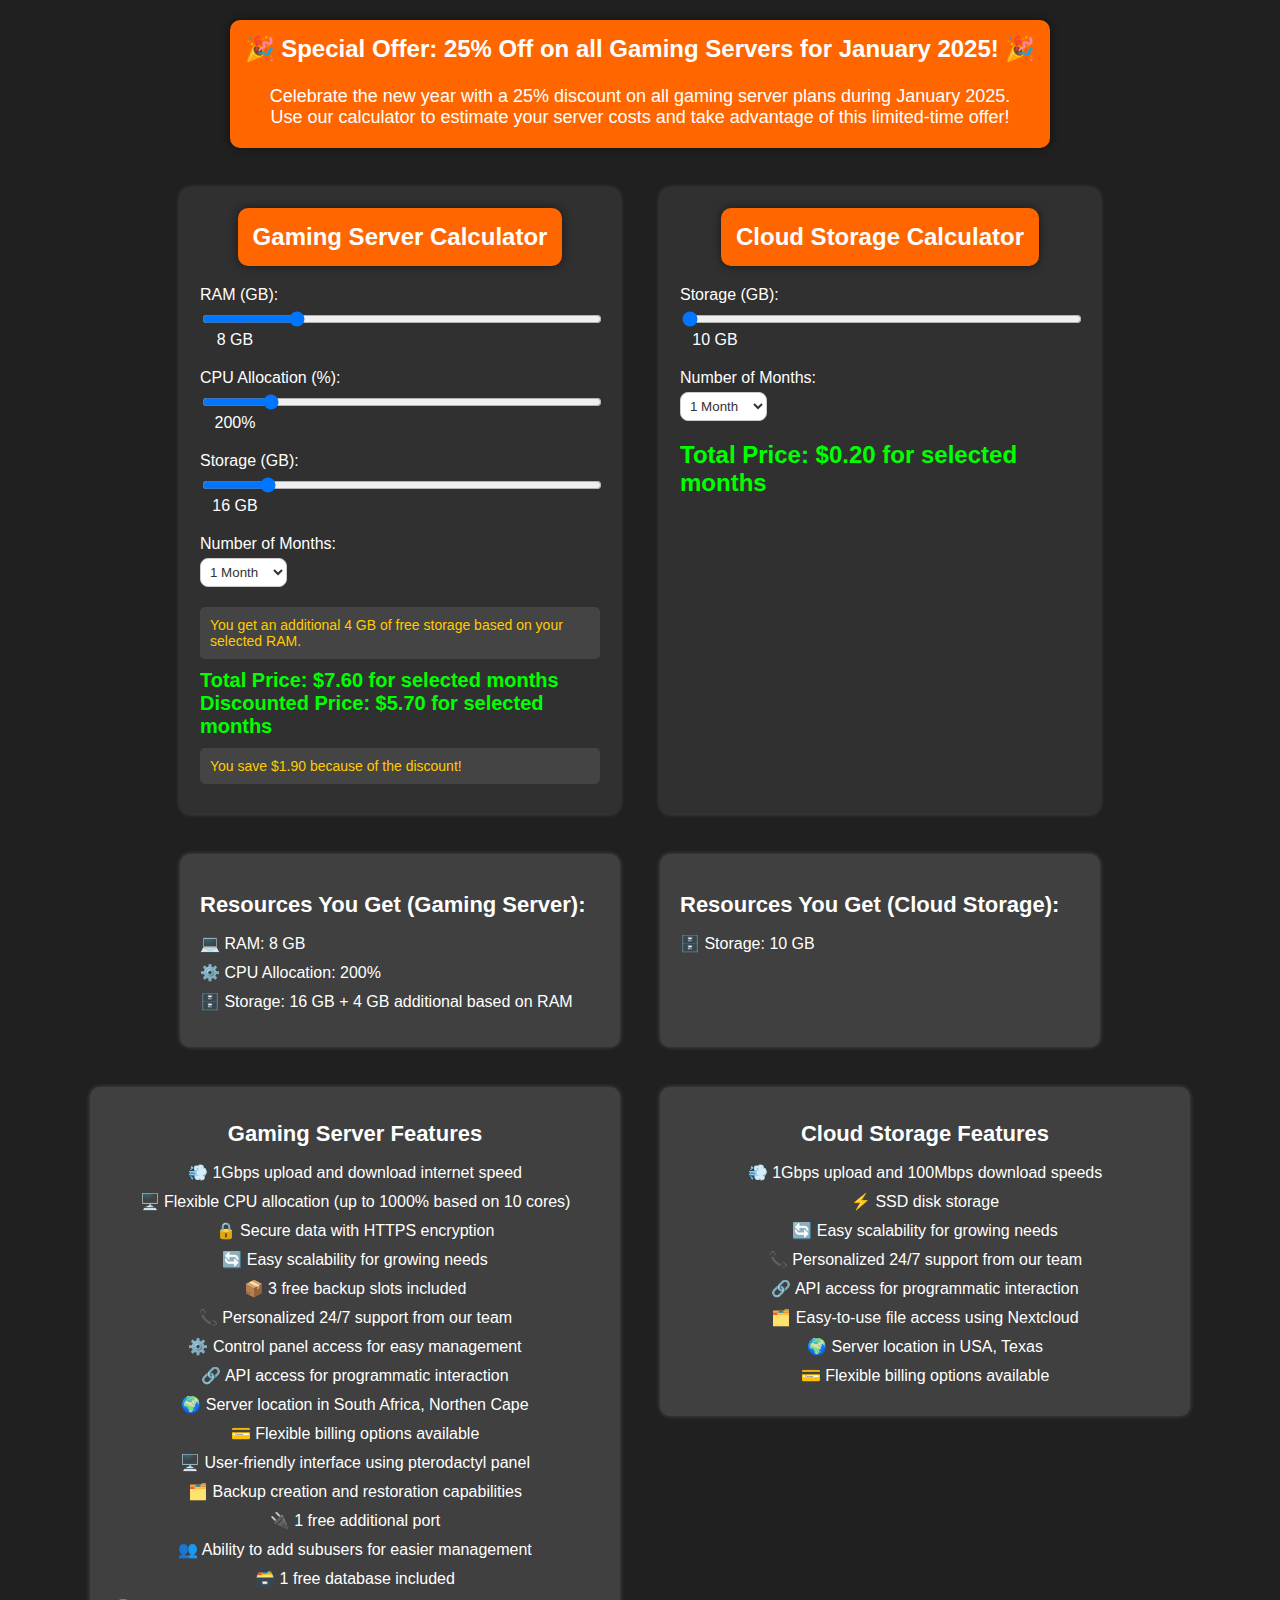
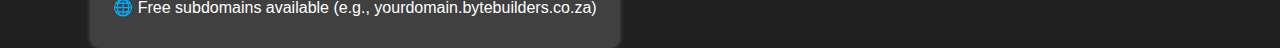
==== index.html @ ab158a8a "updated, because server moved.. again" ====
<!DOCTYPE html>
<html>
<head>
    <link rel="stylesheet" type="text/css" href="styles.css">
</head>
<body>
    <div class="banner">
        <h1>🎉 Special Offer: 25% Off on all Gaming Servers for January 2025! 🎉</h1><br>
        <p>Celebrate the new year with a 25% discount on all gaming server plans during January 2025. <br> Use our calculator to estimate your server costs and take advantage of this limited-time offer!</p>
    </div>

    <div class="calculators">
        <div class="gaming-server-calculator">
            <h2 class="gaming-server-heading">Gaming Server Calculator</h2>
            <div class="slider">
                <label for="ramSlider">RAM (GB):</label>
                <input type="range" id="ramSlider" min="1" max="32" step="1" value="8">
                <span id="ramValue">8 GB</span>
            </div>

            <div class="slider">
                <label for="cpuPercentageSlider">CPU Allocation (%):</label>
                <input type="range" id="cpuPercentageSlider" min="50" max="1000" step="10" value="200">
                <span id="cpuPercentageValue">200%</span>
            </div>

            <div class="slider">
                <label for="storageSlider">Storage (GB):</label>
                <input type="range" id="storageSlider" min="1" max="100" step="1" value="16">
                <span id="storageValue">16 GB</span>
            </div>

            <div class="slider">
                <label for="monthsDropdown">Number of Months:</label>
                <select id="monthsDropdown">
                    <option value="1">1 Month</option>
                    <option value="2">2 Months</option>
                    <option value="3">3 Months</option>
                </select>
            </div>

            <div id="additionalStorageInfo" class="info-box"></div>

            <div class="pricing-smaller">
                Total Price: $<span id="full-price">7.50</span> for selected months<br>
            </div>
            <div class="pricing-smaller discounted-price-text">
                Discounted Price: $<span id="discount-price">7.50</span> for selected months
            </div>

            <div id="savingsInfo" class="info-box"></div>
        </div>

        <div class="cloud-storage-calculator">
            <h2 class="cloud-storage-heading">Cloud Storage Calculator</h2>
            <div class="slider">
                <label for="cloudStorageSlider">Storage (GB):</label>
                <input type="range" id="cloudStorageSlider" min="10" max="1000" step="1" value="10">
                <span id="cloudStorageValue">10 GB</span>
            </div>

            <div class="slider">
                <label for="cloudMonthsDropdown">Number of Months:</label>
                <select id="cloudMonthsDropdown">
                    <option value="1">1 Month</option>
                    <option value="2">2 Months</option>
                    <option value="3">3 Months</option>
                </select>
            </div>

            <div class="pricing">
                Total Price: $<span id="cloudPrice">0.20</span> for selected months
            </div>
        </div>
    </div>

    <div class="resources-sections">
        <div class="gaming-server-resources">
            <h2>Resources You Get (Gaming Server):</h2>
            <ul>
                <li>💻 RAM: <span id="resourceRam">8 GB</span></li>
                <li>⚙️ CPU Allocation: <span id="resourceCpu">200%</span></li>
                <li>🗄️ Storage: <span id="resourceStorage">24 GB + Extra Based on RAM</span></li>
            </ul>
        </div>

        <div class="cloud-storage-resources">
            <h2>Resources You Get (Cloud Storage):</h2>
            <ul>
                <li>🗄️ Storage: <span id="cloudResourceStorage">100 GB</span></li>
            </ul>
        </div>
    </div>

    <div class="features-sections">
        <div class="features gaming-server-features">
            <h2>Gaming Server Features</h2>
            <ul>
                <li>💨 1Gbps upload and download internet speed</li>
                <li>🖥️ Flexible CPU allocation (up to 1000% based on 10 cores)</li>
                <li>🔒 Secure data with HTTPS encryption</li>
                <li>🔄 Easy scalability for growing needs</li>
                <li>📦 3 free backup slots included</li>
                <!-- <li>🛡️ DDoS protection for enhanced security</li> -->
                <li>📞 Personalized 24/7 support from our team</li>
                <li>⚙️ Control panel access for easy management</li>
                <li>🔗 API access for programmatic interaction</li>
                <li>🌍 Server location in South Africa, Northen Cape</li>
                <li>💳 Flexible billing options available</li>
                <li>🖥️ User-friendly interface using pterodactyl panel</li>
                <li>🗂️ Backup creation and restoration capabilities</li>
                <li>🔌 1 free additional port</li>
                <li>👥 Ability to add subusers for easier management</li>
                <li>🗃️ 1 free database included</li>
                <li>🌐 Free subdomains available (e.g., yourdomain.bytebuilders.co.za)</li>
            </ul>
        </div>

        <div class="features cloud-storage-features">
            <h2>Cloud Storage Features</h2>
            <ul>
                <li>💨 1Gbps upload and 100Mbps download speeds</li>
                <li>⚡ SSD disk storage</li>
                <!-- <li>🔒 Secure data with HTTP encryption</li> -->
                <li>🔄 Easy scalability for growing needs</li>
                <li>📞 Personalized 24/7 support from our team</li>
                <li>🔗 API access for programmatic interaction</li>
                <li>🗂️ Easy-to-use file access using Nextcloud</li>
                <li>🌍 Server location in USA, Texas</li>
                <li>💳 Flexible billing options available</li>
            </ul>
        </div>
    </div>

    <script src="script.js"></script>
</body>
</html>
---- styles.css ----
body {
  font-family: Arial, sans-serif;
  background-color: #202020;
  color: #ffffff;
  margin: 0;
  padding: 0;
}

.banner {
  background-color: #ff6600;
  color: #ffffff;
  padding: 15px;
  text-align: center;
  border-radius: 10px;
  box-shadow: 0 0 10px rgba(0, 0, 0, 0.5);
  margin: 20px auto;
  max-width: fit-content;
}

.banner h1 {
  margin: 0;
  font-size: 24px;
}

.banner p {
  margin: 5px 0;
  font-size: 18px;
}

.gaming-server-calculator {
  width: 80%;
  max-width: 400px;
  margin: 20px auto;
  margin-right: 20px;
  padding: 20px;
  background-color: #303030;
  border-radius: 10px;
  box-shadow: 0 0 5px rgba(255, 255, 255, 0.2);
}

.slider {
  margin-bottom: 20px;
}

.slider label {
  display: block;
  margin-bottom: 5px;
  color: #ffffff;
}

.slider input[type="range"] {
  width: 100%;
}

.slider span {
  display: inline-block;
  width: 70px;
  text-align: center;
  color: #ffffff;
}

.info-box {
  background-color: #444;
  padding: 10px;
  border-radius: 5px;
  margin: 10px 0;
  font-size: 14px;
  color: #ffcc00;
}

.pricing {
  font-weight: bold;
  font-size: 24px;
  color: #00ff00;
}

.pricing-smaller {
  font-weight: bold;
  font-size: 20px;
  color: #00ff00;
}

.cloud-storage-resources {
  width: 80%;
  max-width: 400px;
  margin: 20px auto;
  margin-left: 20px;
  padding: 20px;
  background-color: #404040;
  border-radius: 10px;
  box-shadow: 0 0 5px rgba(255, 255, 255, 0.2);
}

.cloud-storage-resources h2 {
  font-size: 22px;
  margin-bottom: 10px;
}

.cloud-storage-resources ul {
  list-style-type: none;
  padding: 0;
}

.cloud-storage-resources ul li {
  margin: 10px 0;
}
.gaming-server-resources {
  width: 80%;
  max-width: 400px;
  margin: 20px auto;
  margin-right: 20px;
  padding: 20px;
  background-color: #404040;
  border-radius: 10px;
  box-shadow: 0 0 5px rgba(255, 255, 255, 0.2);
}

.gaming-server-resources h2 {
  font-size: 22px;
  margin-bottom: 10px;
}

.gaming-server-resources ul {
  list-style-type: none;
  padding: 0;
}

.gaming-server-resources ul li {
  margin: 10px 0;
}

.features-sections {
  display: flex;
  justify-content: center;  /* Centers the items horizontally */
  align-items: flex-start;  /* Aligns the items at the top, preventing vertical alignment */
  gap: 40px;                /* Adds equal spacing between the items */
  flex-wrap: nowrap;        /* Prevents wrapping of the items to a new line */
}

.features {
  width: 100%;              /* Ensure that each feature takes full width within their container */
  max-width: 500px;         /* Optional: set a maximum width for each feature container */
  padding: 15px;
  background-color: #404040;
  border-radius: 10px;
  box-shadow: 0 0 5px rgba(255, 255, 255, 0.2);
  text-align: center;
  margin: 0;                /* Remove margins to prevent them from affecting alignment */
}

.gaming-server-features,
.cloud-storage-features {
  /* No margin needed, rely on flexbox gap */
  margin: 0;
  margin-top: 20px;
}


.features h2 {
  font-size: 22px;
  margin-bottom: 10px;
}

.features ul {
  list-style-type: none;
  padding: 0;
}

.features ul li {
  margin: 10px 0;
}

.gaming-server-heading {
  background-color: #ff6600;
  color: #ffffff;
  padding: 15px;
  width: 100%;
  text-align: center;
  border-radius: 10px;
  box-shadow: 0 0 10px rgba(0, 0, 0, 0.5);
  margin: 20px auto;
  margin-top: 0px;
  max-width: fit-content;
}

.calculators {
  display: flex;
  justify-content: space-around;
  flex-wrap: wrap;
}

.cloud-storage-calculator {
  width: 80%;
  max-width: 400px;
  margin: 20px auto;
  margin-left: 20px;
  padding: 20px;
  background-color: #303030;
  border-radius: 10px;
  box-shadow: 0 0 5px rgba(255, 255, 255, 0.2);
}

.cloud-storage-heading {
  background-color: #ff6600;
  color: #ffffff;
  padding: 15px;
  text-align: center;
  border-radius: 10px;
  box-shadow: 0 0 10px rgba(0, 0, 0, 0.5);
  margin: 20px auto;
  margin-top: 0px;
  max-width: fit-content;
}

.resources-sections {
  display: flex;
  justify-content: space-around;
  flex-wrap: wrap;
}

#monthsDropdown, #cloudMonthsDropdown {
  border-radius: 8px;
  padding: 5px;
  border: 1px solid #ccc;
  background-color: #fff;
  color: #333;
  outline: none;
  transition: border-color 0.3s;
}
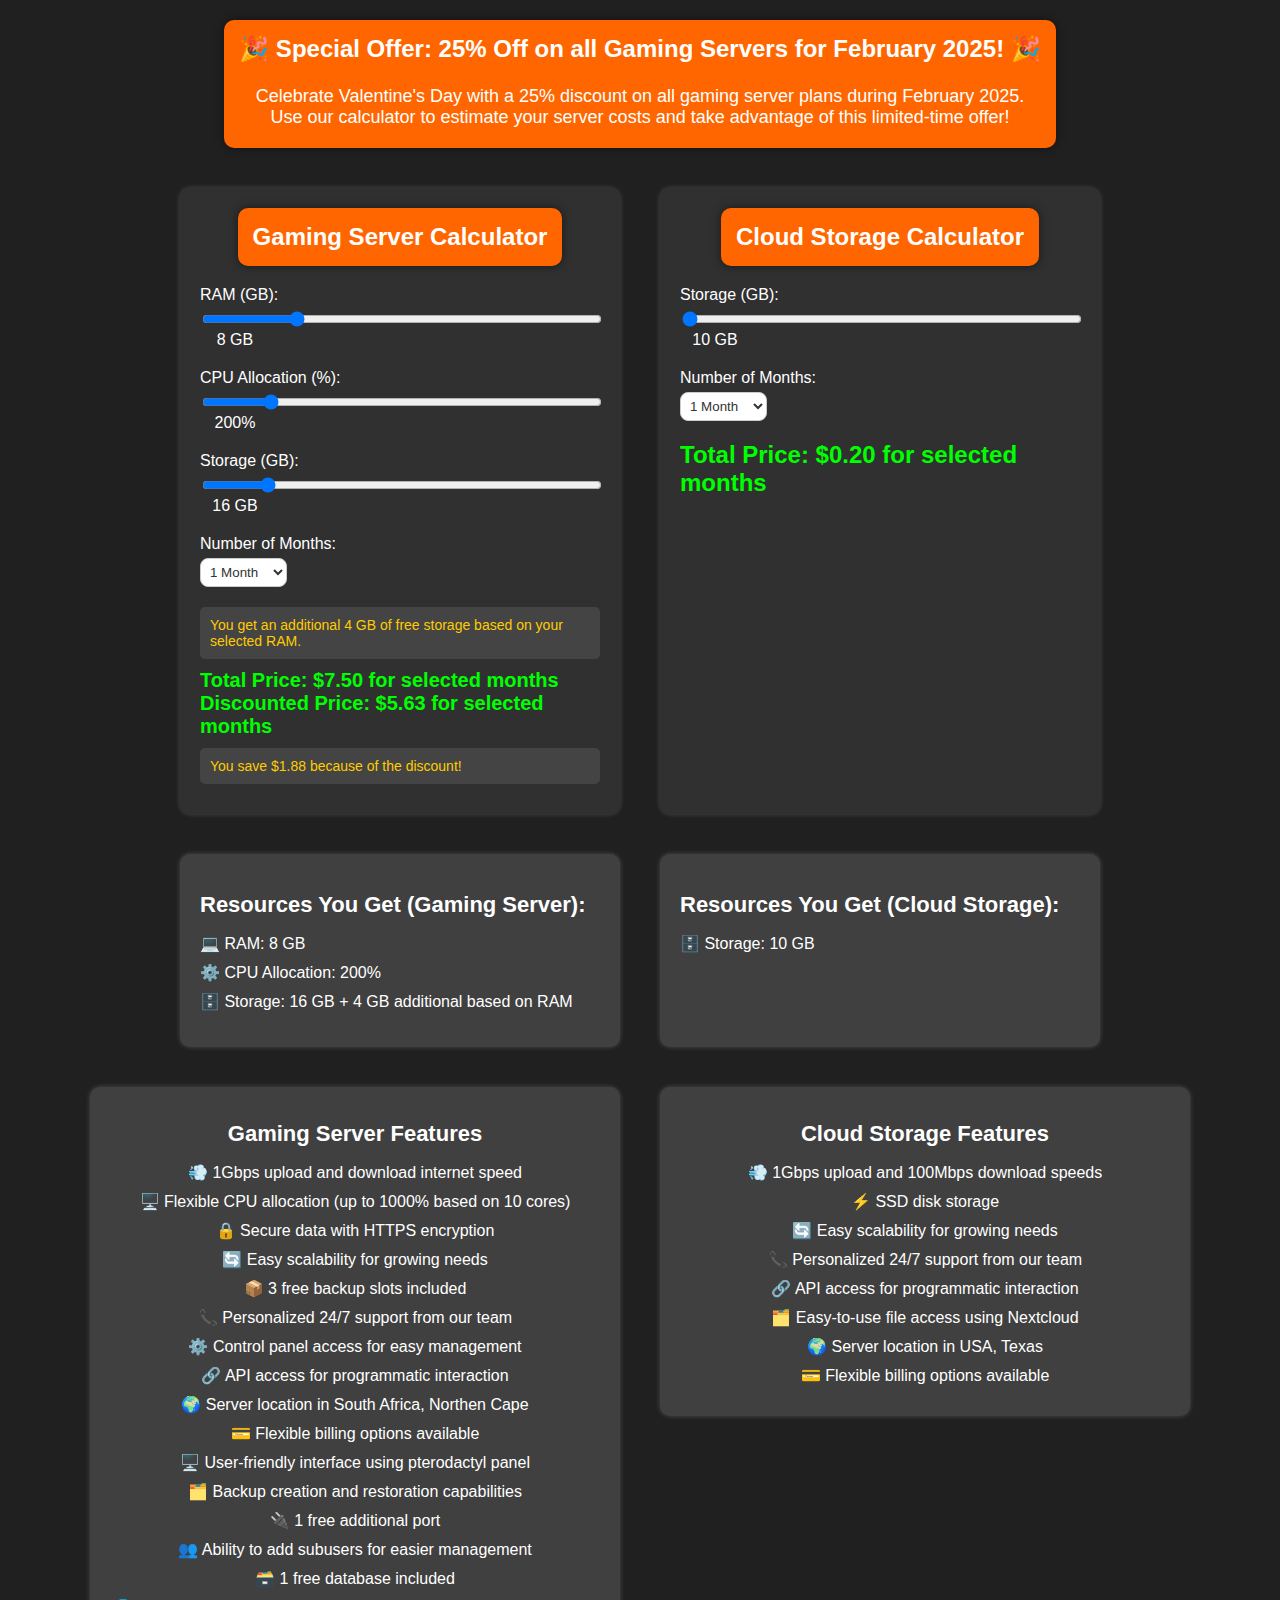
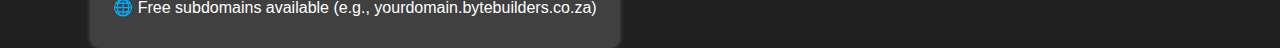
==== commit 6127dea1: "New SAle for February" ====
--- a/index.html
+++ b/index.html
@@ -5,8 +5,8 @@
 </head>
 <body>
     <div class="banner">
-        <h1>🎉 Special Offer: 25% Off on all Gaming Servers for January 2025! 🎉</h1><br>
-        <p>Celebrate the new year with a 25% discount on all gaming server plans during January 2025. <br> Use our calculator to estimate your server costs and take advantage of this limited-time offer!</p>
+        <h1>🎉 Special Offer: 25% Off on all Gaming Servers for February 2025! 🎉</h1><br>
+        <p>Celebrate Valentine's Day with a 25% discount on all gaming server plans during February 2025. <br> Use our calculator to estimate your server costs and take advantage of this limited-time offer!</p>
     </div>
 
     <div class="calculators">
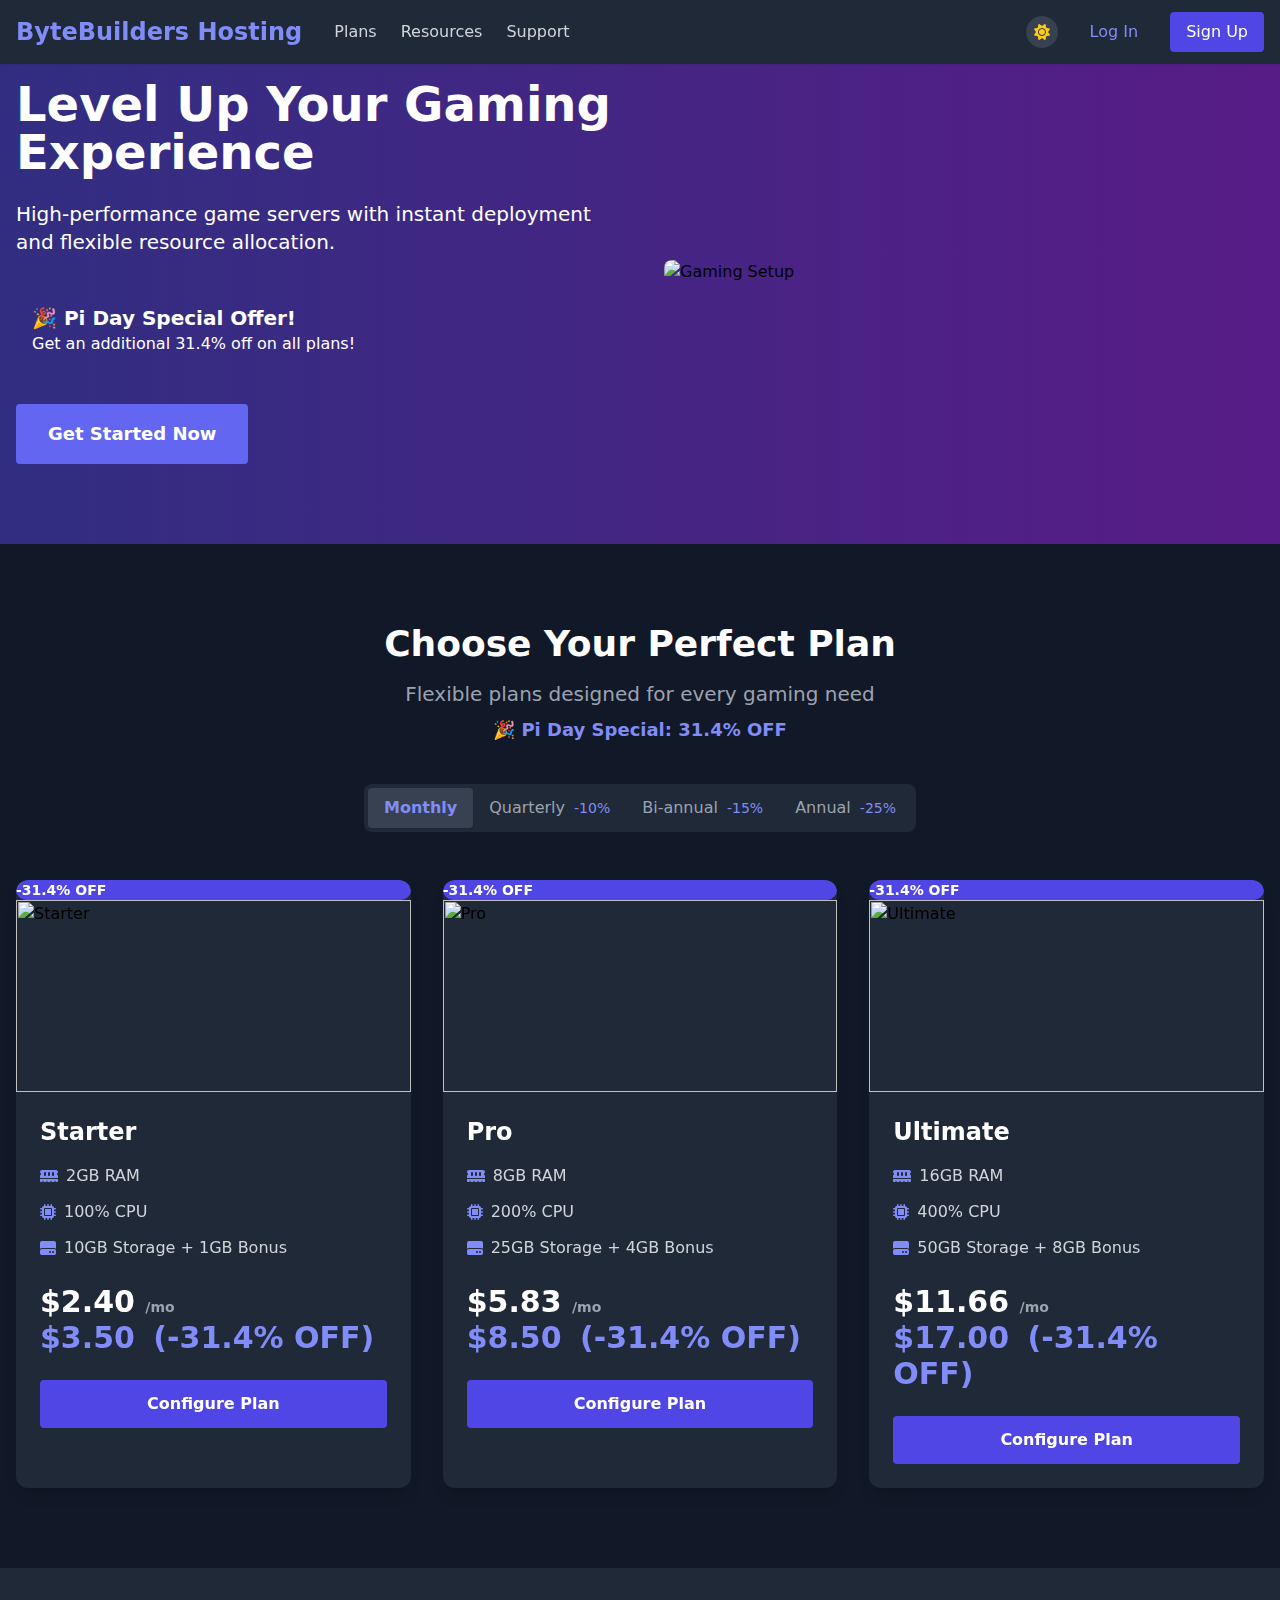
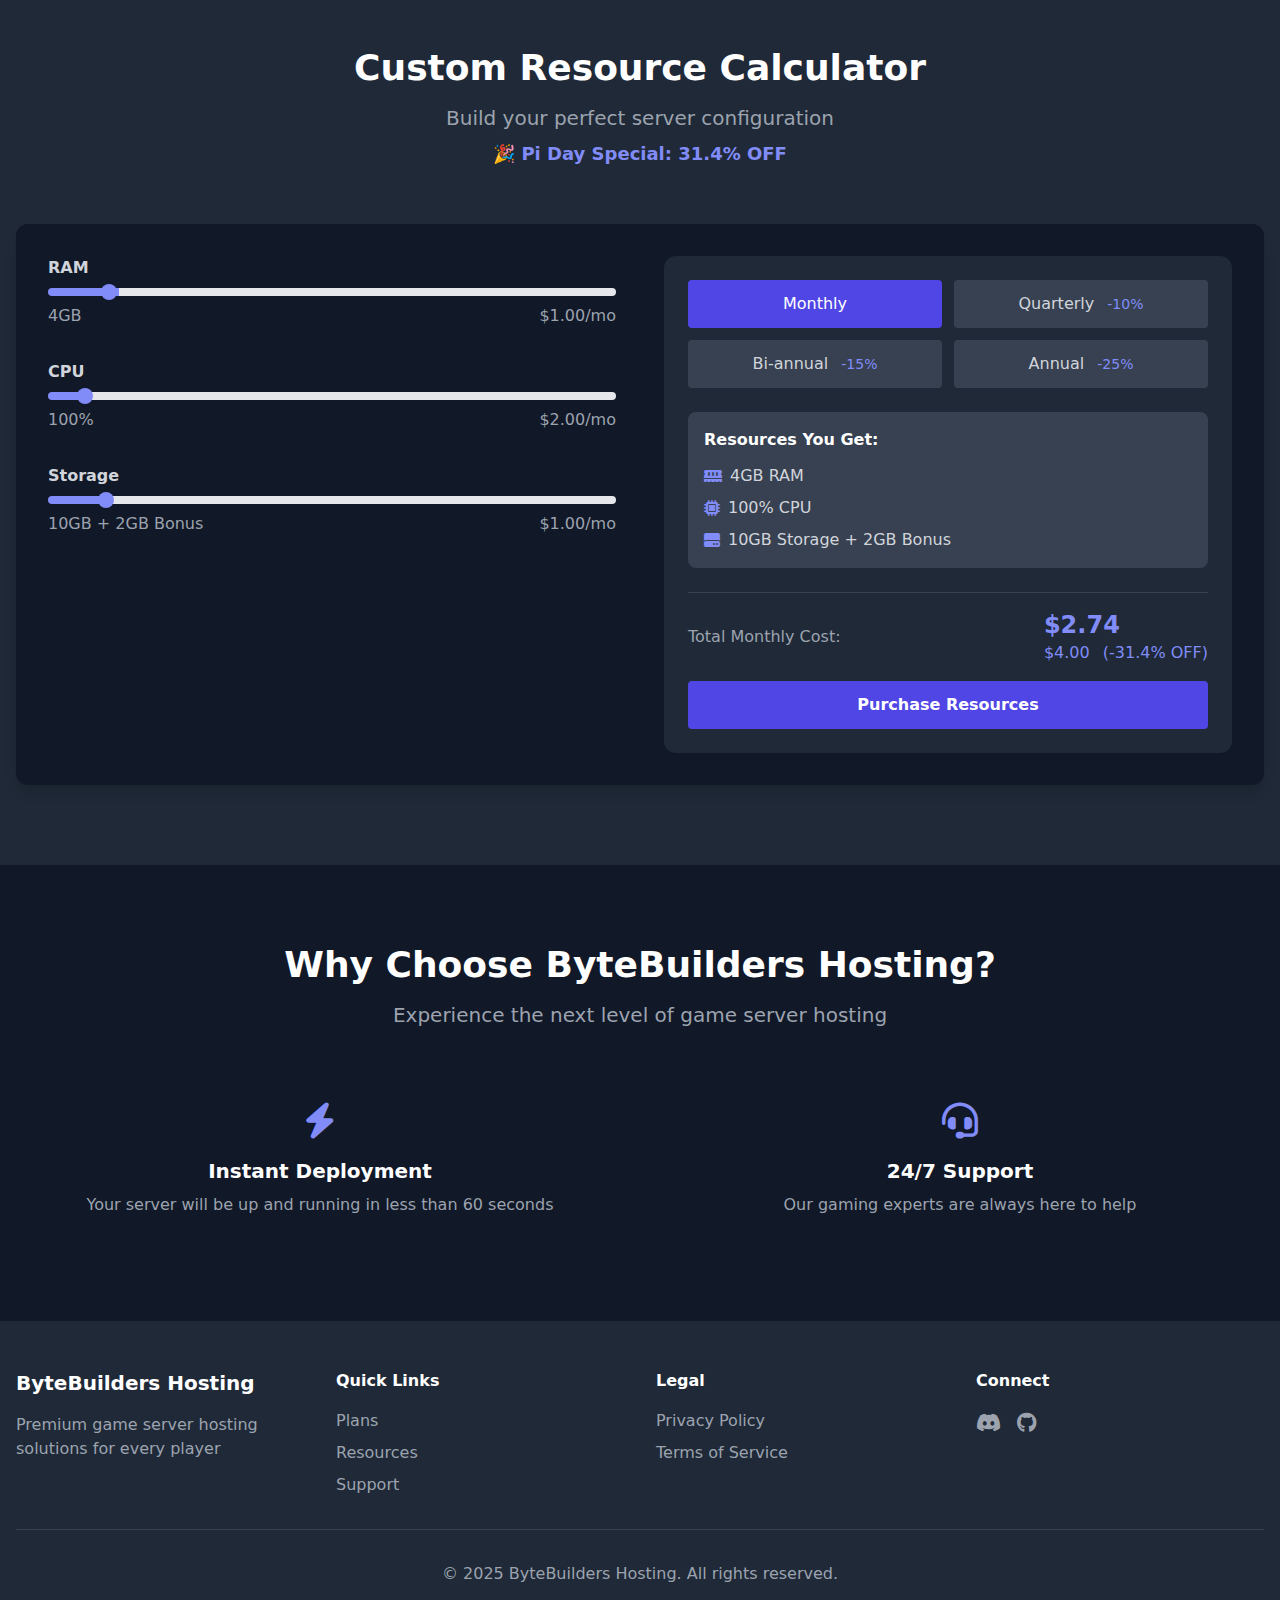
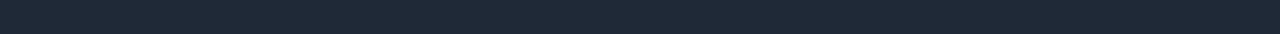
==== commit b385410b: "Completly remade the enture UI, in preperation for remaking website using React. This is just a temp" ====
--- a/index.html
+++ b/index.html
@@ -1,137 +1,424 @@
-<!DOCTYPE html>
-<html>
-<head>
-    <link rel="stylesheet" type="text/css" href="styles.css">
-</head>
-<body>
-    <div class="banner">
-        <h1>🎉 Special Offer: 25% Off on all Gaming Servers for February 2025! 🎉</h1><br>
-        <p>Celebrate Valentine's Day with a 25% discount on all gaming server plans during February 2025. <br> Use our calculator to estimate your server costs and take advantage of this limited-time offer!</p>
+<!-- 
+to enable buttons again remove replace all
+disabled:"true",style:{cursor:"not-allowed"},
+text with nothing 
+-->
+<html lang="en" class="dark">
+  <head>
+    <meta charset="UTF-8">
+    
+    <meta name="viewport" content="width=device-width, initial-scale=1.0">
+    <title>Vite + react + TS</title>
+    <link href="https://cdnjs.cloudflare.com/ajax/libs/font-awesome/6.4.0/css/all.min.css" rel="stylesheet">
+    <link href="/gen_page/tailwind-custom.css" rel="stylesheet">
+    <link href="https://fonts.googleapis.com/css2?family=Pacifico&amp;display=swap" rel="stylesheet">
+    <!-- Swiper CSS -->
+    <link rel="stylesheet" href="https://cdnjs.cloudflare.com/ajax/libs/Swiper/11.0.5/swiper-bundle.min.css">
+    <link rel="stylesheet" href="https://cdnjs.cloudflare.com/ajax/libs/remixicon/4.5.0/remixicon.min.css">
+    <script src="https://cdnjs.cloudflare.com/ajax/libs/react/18.3.1/umd/react.production.min.js" crossorigin=""></script>
+    <script src="https://cdnjs.cloudflare.com/ajax/libs/react-dom/18.3.1/umd/react-dom.production.min.js" crossorigin=""></script>
+    <script src="https://cdnjs.cloudflare.com/ajax/libs/Swiper/11.0.5/swiper-bundle.min.js"></script>
+    <script src="https://cdn.tailwindcss.com/3.4.5?plugins=forms@0.5.7,typography@0.5.13,aspect-ratio@0.4.2,container-queries@0.1.1"></script>
+    <script src="/gen_page/tailwind-config.min.js" data-color="#4f46e5" data-border-radius="small"></script>
+    <script src="https://cdnjs.cloudflare.com/ajax/libs/echarts/5.5.0/echarts.min.js"></script>
+    <style>/* ! tailwindcss v3.4.5 | MIT License | https://tailwindcss.com */*,::after,::before{box-sizing:border-box;border-width:0;border-style:solid;border-color:#e5e7eb}::after,::before{--tw-content:''}:host,html{line-height:1.5;-webkit-text-size-adjust:100%;-moz-tab-size:4;tab-size:4;font-family:ui-sans-serif, system-ui, sans-serif, "Apple Color Emoji", "Segoe UI Emoji", "Segoe UI Symbol", "Noto Color Emoji";font-feature-settings:normal;font-variation-settings:normal;-webkit-tap-highlight-color:transparent}body{margin:0;line-height:inherit}hr{height:0;color:inherit;border-top-width:1px}abbr:where([title]){-webkit-text-decoration:underline dotted;text-decoration:underline dotted}h1,h2,h3,h4,h5,h6{font-size:inherit;font-weight:inherit}a{color:inherit;text-decoration:inherit}b,strong{font-weight:bolder}code,kbd,pre,samp{font-family:ui-monospace, SFMono-Regular, Menlo, Monaco, Consolas, "Liberation Mono", "Courier New", monospace;font-feature-settings:normal;font-variation-settings:normal;font-size:1em}small{font-size:80%}sub,sup{font-size:75%;line-height:0;position:relative;vertical-align:baseline}sub{bottom:-.25em}sup{top:-.5em}table{text-indent:0;border-color:inherit;border-collapse:collapse}button,input,optgroup,select,textarea{font-family:inherit;font-feature-settings:inherit;font-variation-settings:inherit;font-size:100%;font-weight:inherit;line-height:inherit;letter-spacing:inherit;color:inherit;margin:0;padding:0}button,select{text-transform:none}button,input:where([type=button]),input:where([type=reset]),input:where([type=submit]){-webkit-appearance:button;background-color:transparent;background-image:none}:-moz-focusring{outline:auto}:-moz-ui-invalid{box-shadow:none}progress{vertical-align:baseline}::-webkit-inner-spin-button,::-webkit-outer-spin-button{height:auto}[type=search]{-webkit-appearance:textfield;outline-offset:-2px}::-webkit-search-decoration{-webkit-appearance:none}::-webkit-file-upload-button{-webkit-appearance:button;font:inherit}summary{display:list-item}blockquote,dd,dl,figure,h1,h2,h3,h4,h5,h6,hr,p,pre{margin:0}fieldset{margin:0;padding:0}legend{padding:0}menu,ol,ul{list-style:none;margin:0;padding:0}dialog{padding:0}textarea{resize:vertical}input::placeholder,textarea::placeholder{opacity:1;color:#9ca3af}[role=button],button{cursor:pointer}:disabled{cursor:default}audio,canvas,embed,iframe,img,object,svg,video{display:block;vertical-align:middle}img,video{max-width:100%;height:auto}[hidden]:where(:not([hidden=until-found])){display:none}[type='text'],input:where(:not([type])),[type='email'],[type='url'],[type='password'],[type='number'],[type='date'],[type='datetime-local'],[type='month'],[type='search'],[type='tel'],[type='time'],[type='week'],[multiple],textarea,select{-webkit-appearance:none;appearance:none;background-color:#fff;border-color:#6b7280;border-width:1px;border-radius:0px;padding-top:0.5rem;padding-right:0.75rem;padding-bottom:0.5rem;padding-left:0.75rem;font-size:1rem;line-height:1.5rem;--tw-shadow:0 0 #0000;}[type='text']:focus, input:where(:not([type])):focus, [type='email']:focus, [type='url']:focus, [type='password']:focus, [type='number']:focus, [type='date']:focus, [type='datetime-local']:focus, [type='month']:focus, [type='search']:focus, [type='tel']:focus, [type='time']:focus, [type='week']:focus, [multiple]:focus, textarea:focus, select:focus{outline:2px solid transparent;outline-offset:2px;--tw-ring-inset:var(--tw-empty,/*!*/ /*!*/);--tw-ring-offset-width:0px;--tw-ring-offset-color:#fff;--tw-ring-color:#2563eb;--tw-ring-offset-shadow:var(--tw-ring-inset) 0 0 0 var(--tw-ring-offset-width) var(--tw-ring-offset-color);--tw-ring-shadow:var(--tw-ring-inset) 0 0 0 calc(1px + var(--tw-ring-offset-width)) var(--tw-ring-color);box-shadow:var(--tw-ring-offset-shadow), var(--tw-ring-shadow), var(--tw-shadow);border-color:#2563eb}input::placeholder,textarea::placeholder{color:#6b7280;opacity:1}::-webkit-datetime-edit-fields-wrapper{padding:0}::-webkit-date-and-time-value{min-height:1.5em;text-align:inherit}::-webkit-datetime-edit{display:inline-flex}::-webkit-datetime-edit,::-webkit-datetime-edit-year-field,::-webkit-datetime-edit-month-field,::-webkit-datetime-edit-day-field,::-webkit-datetime-edit-hour-field,::-webkit-datetime-edit-minute-field,::-webkit-datetime-edit-second-field,::-webkit-datetime-edit-millisecond-field,::-webkit-datetime-edit-meridiem-field{padding-top:0;padding-bottom:0}select{background-image:url("data:image/svg+xml,%3csvg xmlns='http://www.w3.org/2000/svg' fill='none' viewBox='0 0 20 20'%3e%3cpath stroke='%236b7280' stroke-linecap='round' stroke-linejoin='round' stroke-width='1.5' d='M6 8l4 4 4-4'/%3e%3c/svg%3e");background-position:right 0.5rem center;background-repeat:no-repeat;background-size:1.5em 1.5em;padding-right:2.5rem;print-color-adjust:exact}[multiple],[size]:where(select:not([size="1"])){background-image:initial;background-position:initial;background-repeat:unset;background-size:initial;padding-right:0.75rem;print-color-adjust:unset}[type='checkbox'],[type='radio']{-webkit-appearance:none;appearance:none;padding:0;print-color-adjust:exact;display:inline-block;vertical-align:middle;background-origin:border-box;-webkit-user-select:none;user-select:none;flex-shrink:0;height:1rem;width:1rem;color:#2563eb;background-color:#fff;border-color:#6b7280;border-width:1px;--tw-shadow:0 0 #0000}[type='checkbox']{border-radius:0px}[type='radio']{border-radius:100%}[type='checkbox']:focus,[type='radio']:focus{outline:2px solid transparent;outline-offset:2px;--tw-ring-inset:var(--tw-empty,/*!*/ /*!*/);--tw-ring-offset-width:2px;--tw-ring-offset-color:#fff;--tw-ring-color:#2563eb;--tw-ring-offset-shadow:var(--tw-ring-inset) 0 0 0 var(--tw-ring-offset-width) var(--tw-ring-offset-color);--tw-ring-shadow:var(--tw-ring-inset) 0 0 0 calc(2px + var(--tw-ring-offset-width)) var(--tw-ring-color);box-shadow:var(--tw-ring-offset-shadow), var(--tw-ring-shadow), var(--tw-shadow)}[type='checkbox']:checked,[type='radio']:checked{border-color:transparent;background-color:currentColor;background-size:100% 100%;background-position:center;background-repeat:no-repeat}[type='checkbox']:checked{background-image:url("data:image/svg+xml,%3csvg viewBox='0 0 16 16' fill='white' xmlns='http://www.w3.org/2000/svg'%3e%3cpath d='M12.207 4.793a1 1 0 010 1.414l-5 5a1 1 0 01-1.414 0l-2-2a1 1 0 011.414-1.414L6.5 9.086l4.293-4.293a1 1 0 011.414 0z'/%3e%3c/svg%3e");}@media (forced-colors: active) {[type='checkbox']:checked{-webkit-appearance:auto;appearance:auto}}[type='radio']:checked{background-image:url("data:image/svg+xml,%3csvg viewBox='0 0 16 16' fill='white' xmlns='http://www.w3.org/2000/svg'%3e%3ccircle cx='8' cy='8' r='3'/%3e%3c/svg%3e");}@media (forced-colors: active) {[type='radio']:checked{-webkit-appearance:auto;appearance:auto}}[type='checkbox']:checked:hover,[type='checkbox']:checked:focus,[type='radio']:checked:hover,[type='radio']:checked:focus{border-color:transparent;background-color:currentColor}[type='checkbox']:indeterminate{background-image:url("data:image/svg+xml,%3csvg xmlns='http://www.w3.org/2000/svg' fill='none' viewBox='0 0 16 16'%3e%3cpath stroke='white' stroke-linecap='round' stroke-linejoin='round' stroke-width='2' d='M4 8h8'/%3e%3c/svg%3e");border-color:transparent;background-color:currentColor;background-size:100% 100%;background-position:center;background-repeat:no-repeat;}@media (forced-colors: active) {[type='checkbox']:indeterminate{-webkit-appearance:auto;appearance:auto}}[type='checkbox']:indeterminate:hover,[type='checkbox']:indeterminate:focus{border-color:transparent;background-color:currentColor}[type='file']{background:unset;border-color:inherit;border-width:0;border-radius:0;padding:0;font-size:unset;line-height:inherit}[type='file']:focus{outline:1px solid ButtonText;outline:1px auto -webkit-focus-ring-color}*, ::before, ::after{--tw-border-spacing-x:0;--tw-border-spacing-y:0;--tw-translate-x:0;--tw-translate-y:0;--tw-rotate:0;--tw-skew-x:0;--tw-skew-y:0;--tw-scale-x:1;--tw-scale-y:1;--tw-pan-x: ;--tw-pan-y: ;--tw-pinch-zoom: ;--tw-scroll-snap-strictness:proximity;--tw-gradient-from-position: ;--tw-gradient-via-position: ;--tw-gradient-to-position: ;--tw-ordinal: ;--tw-slashed-zero: ;--tw-numeric-figure: ;--tw-numeric-spacing: ;--tw-numeric-fraction: ;--tw-ring-inset: ;--tw-ring-offset-width:0px;--tw-ring-offset-color:#fff;--tw-ring-color:rgb(59 130 246 / 0.5);--tw-ring-offset-shadow:0 0 #0000;--tw-ring-shadow:0 0 #0000;--tw-shadow:0 0 #0000;--tw-shadow-colored:0 0 #0000;--tw-blur: ;--tw-brightness: ;--tw-contrast: ;--tw-grayscale: ;--tw-hue-rotate: ;--tw-invert: ;--tw-saturate: ;--tw-sepia: ;--tw-drop-shadow: ;--tw-backdrop-blur: ;--tw-backdrop-brightness: ;--tw-backdrop-contrast: ;--tw-backdrop-grayscale: ;--tw-backdrop-hue-rotate: ;--tw-backdrop-invert: ;--tw-backdrop-opacity: ;--tw-backdrop-saturate: ;--tw-backdrop-sepia: ;--tw-contain-size: ;--tw-contain-layout: ;--tw-contain-paint: ;--tw-contain-style: }::backdrop{--tw-border-spacing-x:0;--tw-border-spacing-y:0;--tw-translate-x:0;--tw-translate-y:0;--tw-rotate:0;--tw-skew-x:0;--tw-skew-y:0;--tw-scale-x:1;--tw-scale-y:1;--tw-pan-x: ;--tw-pan-y: ;--tw-pinch-zoom: ;--tw-scroll-snap-strictness:proximity;--tw-gradient-from-position: ;--tw-gradient-via-position: ;--tw-gradient-to-position: ;--tw-ordinal: ;--tw-slashed-zero: ;--tw-numeric-figure: ;--tw-numeric-spacing: ;--tw-numeric-fraction: ;--tw-ring-inset: ;--tw-ring-offset-width:0px;--tw-ring-offset-color:#fff;--tw-ring-color:rgb(59 130 246 / 0.5);--tw-ring-offset-shadow:0 0 #0000;--tw-ring-shadow:0 0 #0000;--tw-shadow:0 0 #0000;--tw-shadow-colored:0 0 #0000;--tw-blur: ;--tw-brightness: ;--tw-contrast: ;--tw-grayscale: ;--tw-hue-rotate: ;--tw-invert: ;--tw-saturate: ;--tw-sepia: ;--tw-drop-shadow: ;--tw-backdrop-blur: ;--tw-backdrop-brightness: ;--tw-backdrop-contrast: ;--tw-backdrop-grayscale: ;--tw-backdrop-hue-rotate: ;--tw-backdrop-invert: ;--tw-backdrop-opacity: ;--tw-backdrop-saturate: ;--tw-backdrop-sepia: ;--tw-contain-size: ;--tw-contain-layout: ;--tw-contain-paint: ;--tw-contain-style: }.fixed{position:fixed}.z-50{z-index:50}.mx-auto{margin-left:auto;margin-right:auto}.mb-12{margin-bottom:3rem}.mb-2{margin-bottom:0.5rem}.mb-3{margin-bottom:0.75rem}.mb-4{margin-bottom:1rem}.mb-6{margin-bottom:1.5rem}.mb-8{margin-bottom:2rem}.ml-1{margin-left:0.25rem}.ml-2{margin-left:0.5rem}.mr-2{margin-right:0.5rem}.mt-2{margin-top:0.5rem}.mt-8{margin-top:2rem}.block{display:block}.flex{display:flex}.grid{display:grid}.hidden{display:none}.h-16{height:4rem}.h-2{height:0.5rem}.h-48{height:12rem}.min-h-screen{min-height:100vh}.w-full{width:100%}.max-w-7xl{max-width:80rem}.transform{transform:translate(var(--tw-translate-x), var(--tw-translate-y)) rotate(var(--tw-rotate)) skewX(var(--tw-skew-x)) skewY(var(--tw-skew-y)) scaleX(var(--tw-scale-x)) scaleY(var(--tw-scale-y))}.cursor-pointer{cursor:pointer}.appearance-none{-webkit-appearance:none;appearance:none}.grid-cols-2{grid-template-columns:repeat(2, minmax(0, 1fr))}.items-center{align-items:center}.justify-center{justify-content:center}.justify-between{justify-content:space-between}.gap-12{gap:3rem}.gap-3{gap:0.75rem}.gap-8{gap:2rem}.space-x-4 > :not([hidden]) ~ :not([hidden]){--tw-space-x-reverse:0;margin-right:calc(1rem * var(--tw-space-x-reverse));margin-left:calc(1rem * calc(1 - var(--tw-space-x-reverse)))}.space-x-6 > :not([hidden]) ~ :not([hidden]){--tw-space-x-reverse:0;margin-right:calc(1.5rem * var(--tw-space-x-reverse));margin-left:calc(1.5rem * calc(1 - var(--tw-space-x-reverse)))}.space-x-8 > :not([hidden]) ~ :not([hidden]){--tw-space-x-reverse:0;margin-right:calc(2rem * var(--tw-space-x-reverse));margin-left:calc(2rem * calc(1 - var(--tw-space-x-reverse)))}.space-y-2 > :not([hidden]) ~ :not([hidden]){--tw-space-y-reverse:0;margin-top:calc(0.5rem * calc(1 - var(--tw-space-y-reverse)));margin-bottom:calc(0.5rem * var(--tw-space-y-reverse))}.space-y-3 > :not([hidden]) ~ :not([hidden]){--tw-space-y-reverse:0;margin-top:calc(0.75rem * calc(1 - var(--tw-space-y-reverse)));margin-bottom:calc(0.75rem * var(--tw-space-y-reverse))}.space-y-6 > :not([hidden]) ~ :not([hidden]){--tw-space-y-reverse:0;margin-top:calc(1.5rem * calc(1 - var(--tw-space-y-reverse)));margin-bottom:calc(1.5rem * var(--tw-space-y-reverse))}.space-y-8 > :not([hidden]) ~ :not([hidden]){--tw-space-y-reverse:0;margin-top:calc(2rem * calc(1 - var(--tw-space-y-reverse)));margin-bottom:calc(2rem * var(--tw-space-y-reverse))}.overflow-hidden{overflow:hidden}.whitespace-nowrap{white-space:nowrap}.\!rounded-button{border-radius:4px !important}.rounded-full{border-radius:9999px}.rounded-lg{border-radius:0.5rem}.rounded-xl{border-radius:0.75rem}.border-t{border-top-width:1px}.border-gray-700{--tw-border-opacity:1;border-color:rgb(55 65 81 / var(--tw-border-opacity))}.bg-gray-200{--tw-bg-opacity:1;background-color:rgb(229 231 235 / var(--tw-bg-opacity))}.bg-gray-700{--tw-bg-opacity:1;background-color:rgb(55 65 81 / var(--tw-bg-opacity))}.bg-gray-800{--tw-bg-opacity:1;background-color:rgb(31 41 55 / var(--tw-bg-opacity))}.bg-gray-900{--tw-bg-opacity:1;background-color:rgb(17 24 39 / var(--tw-bg-opacity))}.bg-indigo-500{--tw-bg-opacity:1;background-color:rgb(99 102 241 / var(--tw-bg-opacity))}.bg-indigo-600{--tw-bg-opacity:1;background-color:rgb(79 70 229 / var(--tw-bg-opacity))}.bg-gradient-to-r{background-image:linear-gradient(to right, var(--tw-gradient-stops))}.from-indigo-900{--tw-gradient-from:#312e81 var(--tw-gradient-from-position);--tw-gradient-to:rgb(49 46 129 / 0) var(--tw-gradient-to-position);--tw-gradient-stops:var(--tw-gradient-from), var(--tw-gradient-to)}.to-purple-900{--tw-gradient-to:#581c87 var(--tw-gradient-to-position)}.object-cover{object-fit:cover}.p-1{padding:0.25rem}.p-2{padding:0.5rem}.p-3{padding:0.75rem}.p-4{padding:1rem}.p-6{padding:1.5rem}.p-8{padding:2rem}.px-4{padding-left:1rem;padding-right:1rem}.px-8{padding-left:2rem;padding-right:2rem}.py-12{padding-top:3rem;padding-bottom:3rem}.py-2{padding-top:0.5rem;padding-bottom:0.5rem}.py-20{padding-top:5rem;padding-bottom:5rem}.py-3{padding-top:0.75rem;padding-bottom:0.75rem}.py-4{padding-top:1rem;padding-bottom:1rem}.pt-16{padding-top:4rem}.pt-4{padding-top:1rem}.pt-8{padding-top:2rem}.text-center{text-align:center}.text-2xl{font-size:1.5rem;line-height:2rem}.text-3xl{font-size:1.875rem;line-height:2.25rem}.text-4xl{font-size:2.25rem;line-height:2.5rem}.text-5xl{font-size:3rem;line-height:1}.text-lg{font-size:1.125rem;line-height:1.75rem}.text-sm{font-size:0.875rem;line-height:1.25rem}.text-xl{font-size:1.25rem;line-height:1.75rem}.font-bold{font-weight:700}.font-medium{font-weight:500}.font-semibold{font-weight:600}.text-gray-300{--tw-text-opacity:1;color:rgb(209 213 219 / var(--tw-text-opacity))}.text-gray-400{--tw-text-opacity:1;color:rgb(156 163 175 / var(--tw-text-opacity))}.text-indigo-400{--tw-text-opacity:1;color:rgb(129 140 248 / var(--tw-text-opacity))}.text-white{--tw-text-opacity:1;color:rgb(255 255 255 / var(--tw-text-opacity))}.text-yellow-400{--tw-text-opacity:1;color:rgb(250 204 21 / var(--tw-text-opacity))}.shadow-2xl{--tw-shadow:0 25px 50px -12px rgb(0 0 0 / 0.25);--tw-shadow-colored:0 25px 50px -12px var(--tw-shadow-color);box-shadow:var(--tw-ring-offset-shadow, 0 0 #0000), var(--tw-ring-shadow, 0 0 #0000), var(--tw-shadow)}.shadow-lg{--tw-shadow:0 10px 15px -3px rgb(0 0 0 / 0.1), 0 4px 6px -4px rgb(0 0 0 / 0.1);--tw-shadow-colored:0 10px 15px -3px var(--tw-shadow-color), 0 4px 6px -4px var(--tw-shadow-color);box-shadow:var(--tw-ring-offset-shadow, 0 0 #0000), var(--tw-ring-shadow, 0 0 #0000), var(--tw-shadow)}.shadow-sm{--tw-shadow:0 1px 2px 0 rgb(0 0 0 / 0.05);--tw-shadow-colored:0 1px 2px 0 var(--tw-shadow-color);box-shadow:var(--tw-ring-offset-shadow, 0 0 #0000), var(--tw-ring-shadow, 0 0 #0000), var(--tw-shadow)}.transition-all{transition-property:all;transition-timing-function:cubic-bezier(0.4, 0, 0.2, 1);transition-duration:150ms}.transition-colors{transition-property:color, background-color, border-color, fill, stroke, -webkit-text-decoration-color;transition-property:color, background-color, border-color, text-decoration-color, fill, stroke;transition-property:color, background-color, border-color, text-decoration-color, fill, stroke, -webkit-text-decoration-color;transition-timing-function:cubic-bezier(0.4, 0, 0.2, 1);transition-duration:150ms}.duration-300{transition-duration:300ms}.hover\:scale-105:hover{--tw-scale-x:1.05;--tw-scale-y:1.05;transform:translate(var(--tw-translate-x), var(--tw-translate-y)) rotate(var(--tw-rotate)) skewX(var(--tw-skew-x)) skewY(var(--tw-skew-y)) scaleX(var(--tw-scale-x)) scaleY(var(--tw-scale-y))}.hover\:bg-gray-600:hover{--tw-bg-opacity:1;background-color:rgb(75 85 99 / var(--tw-bg-opacity))}.hover\:bg-indigo-400:hover{--tw-bg-opacity:1;background-color:rgb(129 140 248 / var(--tw-bg-opacity))}.hover\:bg-indigo-700:hover{--tw-bg-opacity:1;background-color:rgb(67 56 202 / var(--tw-bg-opacity))}.hover\:text-indigo-300:hover{--tw-text-opacity:1;color:rgb(165 180 252 / var(--tw-text-opacity))}.hover\:text-indigo-400:hover{--tw-text-opacity:1;color:rgb(129 140 248 / var(--tw-text-opacity))}.hover\:text-white:hover{--tw-text-opacity:1;color:rgb(255 255 255 / var(--tw-text-opacity))}@media (min-width: 768px){.md\:block{display:block}.md\:flex{display:flex}.md\:grid-cols-2{grid-template-columns:repeat(2, minmax(0, 1fr))}.md\:grid-cols-3{grid-template-columns:repeat(3, minmax(0, 1fr))}.md\:grid-cols-4{grid-template-columns:repeat(4, minmax(0, 1fr))}}</style>
+    <link type="image/png" rel="icon" href="https://public.readdy.ai/gen_page/readdy-logo.png">
+    <link rel="stylesheet" href="https://fonts.googleapis.com/css2?family=Secular+One&amp;display=swap">
+    <style>
+      .range-slider::-webkit-slider-thumb {
+        -webkit-appearance: none;
+        appearance: none;
+        width: 16px;
+        height: 16px;
+        background: #818cf8;
+        border-radius: 50%;
+        cursor: pointer;
+        transition: all 0.2s ease-in-out;
+      }
+
+      .range-slider::-webkit-slider-thumb:hover {
+        transform: scale(1.2);
+        background: #6366f1;
+      }
+
+      .range-slider::-moz-range-thumb {
+        width: 16px;
+        height: 16px;
+        background: #818cf8;
+        border: none;
+        border-radius: 50%;
+        cursor: pointer;
+        transition: all 0.2s ease-in-out;
+      }
+
+      .range-slider::-moz-range-thumb:hover {
+        transform: scale(1.2);
+        background: #6366f1;
+      }
+
+      .range-slider:focus {
+        outline: none;
+      }
+    </style>
+  </head>
+  <body>
+    <div id="root">
+      <div class="min-h-screen bg-gray-900 transition-colors duration-300">
+        <header class="bg-gray-800 shadow-sm fixed w-full z-50 transition-colors duration-300">
+          <nav class="max-w-7xl mx-auto px-4 h-16 flex items-center justify-between">
+            <div class="flex items-center space-x-8">
+              <a href="/" class="text-2xl font-bold text-indigo-400 hover:text-indigo-300 transition-colors duration-300">ByteBuilders Hosting</a>
+              <div class="hidden md:flex space-x-6">
+                <a href="#plans" class="text-gray-300 hover:text-indigo-400 cursor-pointer transition-colors duration-300">Plans</a>
+                <a href="#resources" class="text-gray-300 hover:text-indigo-400 cursor-pointer transition-colors duration-300">Resources</a>
+                <a href="#support" class="text-gray-300 hover:text-indigo-400 cursor-pointer transition-colors duration-300">Support</a>
+              </div>
+            </div>
+            <div class="flex items-center space-x-4">
+              <button class="p-2 rounded-full cursor-pointer transition-colors duration-300 bg-gray-700 text-yellow-400">
+                <i class="fas fa-sun"></i>
+              </button>
+              <button class="px-4 py-2 text-indigo-400 hover:text-indigo-300 font-medium cursor-pointer whitespace-nowrap !rounded-button transition-colors duration-300">Log In</button>
+              <button class="px-4 py-2 bg-indigo-600 text-white hover:bg-indigo-700 font-medium cursor-pointer whitespace-nowrap !rounded-button transition-colors duration-300">Sign Up</button>
+            </div>
+          </nav>
+        </header>
+        <div class="fixed top-16 w-full z-40 bg-indigo-900 text-white py-3 transition-all duration-300">
+          <div class="max-w-7xl mx-auto px-4 flex justify-between items-center">
+            <div class="flex items-center space-x-2">
+              <i class="fas fa-gift text-xl"></i>
+              <span class="font-semibold">Pi Day Special! 31.4% OFF on all servers!</span>
+            </div>
+            <button class="text-white hover:text-gray-200 transition-colors duration-300">
+              <i class="fas fa-times"></i>
+            </button>
+          </div>
+        </div>
+        <div class="pt-32 bg-gradient-to-r from-indigo-900 to-purple-900 transition-colors duration-300">
+          <div class="max-w-7xl mx-auto px-4 py-20">
+            <div class="grid md:grid-cols-2 gap-12 items-center">
+              <div class="text-white">
+                <h1 class="text-5xl font-bold mb-6">Level Up Your Gaming Experience</h1>
+                <p class="text-xl mb-8">High-performance game servers with instant deployment and flexible resource allocation.</p>
+                <div class="bg-white bg-opacity-20 rounded-lg p-4 mb-8">
+                  <p class="text-xl font-bold">🎉 Pi Day Special Offer!</p>
+                  <p>Get an additional 31.4% off on all plans!</p>
+                </div>
+                <button class="px-8 py-4 bg-indigo-500 text-white hover:bg-indigo-400 text-lg font-semibold transition-colors cursor-pointer whitespace-nowrap !rounded-button">Get Started Now</button>
+              </div>
+              <div class="hidden md:block">
+                <img src="https://i.imgur.com/AQjTf2w.jpeg" alt="Gaming Setup" class="rounded-lg shadow-2xl">
+              </div>
+            </div>
+          </div>
+        </div>
+        <div id="plans" class="max-w-7xl mx-auto px-4 py-20">
+          <div class="text-center mb-12">
+            <h2 class="text-4xl font-bold text-white mb-4 transition-colors duration-300">Choose Your Perfect Plan</h2>
+            <p class="text-xl text-gray-400 transition-colors duration-300">Flexible plans designed for every gaming need</p>
+            <div class="mt-4 inline-block bg-indigo-900 rounded-full px-6 py-2">
+              <span class="text-lg font-semibold text-indigo-400">🎉 Pi Day Special: 31.4% OFF</span>
+            </div>
+            <div class="flex justify-center items-center mt-8 space-x-4">
+              <div class="flex bg-gray-800 rounded-lg p-1 transition-colors duration-300">
+                <button class="px-4 py-2 rounded-lg transition-colors whitespace-nowrap !rounded-button bg-gray-700 text-indigo-400 shadow-sm font-semibold">Monthly</button>
+                <button class="px-4 py-2 rounded-lg transition-colors whitespace-nowrap !rounded-button text-gray-400 hover:text-indigo-400">Quarterly <span class="ml-1 text-sm text-indigo-400">-10%</span>
+                </button>
+                <button class="px-4 py-2 rounded-lg transition-colors whitespace-nowrap !rounded-button text-gray-400 hover:text-indigo-400">Bi-annual <span class="ml-1 text-sm text-indigo-400">-15%</span>
+                </button>
+                <button class="px-4 py-2 rounded-lg transition-colors whitespace-nowrap !rounded-button text-gray-400 hover:text-indigo-400">Annual <span class="ml-1 text-sm text-indigo-400">-25%</span>
+                </button>
+              </div>
+            </div>
+          </div>
+          <div class="grid md:grid-cols-3 gap-8">
+            <div class="bg-gray-800 rounded-xl shadow-lg overflow-hidden transform hover:scale-105 transition-all duration-300">
+              <div class="absolute top-4 right-4 bg-indigo-600 text-white px-3 py-1 rounded-full text-sm font-semibold">-31.4% OFF</div>
+              <img src="https://i.imgur.com/KKceN2X.jpeg" alt="Starter" class="w-full h-48 object-cover">
+              <div class="p-6">
+                <h3 class="text-2xl font-bold text-white mb-4 transition-colors duration-300">Starter</h3>
+                <ul class="space-y-3 mb-6">
+                  <li class="flex items-center">
+                    <i class="fas fa-memory text-indigo-400 mr-2"></i>
+                    <span class="text-gray-300">2GB RAM</span>
+                  </li>
+                  <li class="flex items-center">
+                    <i class="fas fa-microchip text-indigo-400 mr-2"></i>
+                    <span class="text-gray-300">100% CPU</span>
+                  </li>
+                  <li class="flex items-center">
+                    <i class="fas fa-hdd text-indigo-400 mr-2"></i>
+                    <span class="text-gray-300">10GB Storage + 1GB Bonus</span>
+                  </li>
+                </ul>
+                <div class="text-3xl font-bold text-white mb-6 transition-colors duration-300">$2.40 <span class="text-sm text-gray-400">/mo</span>
+                  <div class="text-indigo-400 text-base mt-1">
+                    <span class="line-through">$3.50</span>
+                    <span class="ml-2">(-31.4% OFF)</span>
+                  </div>
+                </div>
+                <button class="w-full py-3 bg-indigo-600 text-white font-semibold hover:bg-indigo-700 transition-colors cursor-pointer whitespace-nowrap !rounded-button">Configure Plan</button>
+              </div>
+            </div>
+            <div class="bg-gray-800 rounded-xl shadow-lg overflow-hidden transform hover:scale-105 transition-all duration-300">
+              <div class="absolute top-4 right-4 bg-indigo-600 text-white px-3 py-1 rounded-full text-sm font-semibold">-31.4% OFF</div>
+              <img src="https://i.imgur.com/emjlahA.jpeg" alt="Pro" class="w-full h-48 object-cover">
+              <div class="p-6">
+                <h3 class="text-2xl font-bold text-white mb-4 transition-colors duration-300">Pro</h3>
+                <ul class="space-y-3 mb-6">
+                  <li class="flex items-center">
+                    <i class="fas fa-memory text-indigo-400 mr-2"></i>
+                    <span class="text-gray-300">8GB RAM</span>
+                  </li>
+                  <li class="flex items-center">
+                    <i class="fas fa-microchip text-indigo-400 mr-2"></i>
+                    <span class="text-gray-300">200% CPU</span>
+                  </li>
+                  <li class="flex items-center">
+                    <i class="fas fa-hdd text-indigo-400 mr-2"></i>
+                    <span class="text-gray-300">25GB Storage + 4GB Bonus</span>
+                  </li>
+                </ul>
+                <div class="text-3xl font-bold text-white mb-6 transition-colors duration-300">$5.83 <span class="text-sm text-gray-400">/mo</span>
+                  <div class="text-indigo-400 text-base mt-1">
+                    <span class="line-through">$8.50</span>
+                    <span class="ml-2">(-31.4% OFF)</span>
+                  </div>
+                </div>
+                <button class="w-full py-3 bg-indigo-600 text-white font-semibold hover:bg-indigo-700 transition-colors cursor-pointer whitespace-nowrap !rounded-button">Configure Plan</button>
+              </div>
+            </div>
+            <div class="bg-gray-800 rounded-xl shadow-lg overflow-hidden transform hover:scale-105 transition-all duration-300">
+              <div class="absolute top-4 right-4 bg-indigo-600 text-white px-3 py-1 rounded-full text-sm font-semibold">-31.4% OFF</div>
+              <img src="https://i.imgur.com/sV508tg.jpeg" alt="Ultimate" class="w-full h-48 object-cover">
+              <div class="p-6">
+                <h3 class="text-2xl font-bold text-white mb-4 transition-colors duration-300">Ultimate</h3>
+                <ul class="space-y-3 mb-6">
+                  <li class="flex items-center">
+                    <i class="fas fa-memory text-indigo-400 mr-2"></i>
+                    <span class="text-gray-300">16GB RAM</span>
+                  </li>
+                  <li class="flex items-center">
+                    <i class="fas fa-microchip text-indigo-400 mr-2"></i>
+                    <span class="text-gray-300">400% CPU</span>
+                  </li>
+                  <li class="flex items-center">
+                    <i class="fas fa-hdd text-indigo-400 mr-2"></i>
+                    <span class="text-gray-300">50GB Storage + 8GB Bonus</span>
+                  </li>
+                </ul>
+                <div class="text-3xl font-bold text-white mb-6 transition-colors duration-300">$11.66 <span class="text-sm text-gray-400">/mo</span>
+                  <div class="text-indigo-400 text-base mt-1">
+                    <span class="line-through">$17.00</span>
+                    <span class="ml-2">(-31.4% OFF)</span>
+                  </div>
+                </div>
+                <button class="w-full py-3 bg-indigo-600 text-white font-semibold hover:bg-indigo-700 transition-colors cursor-pointer whitespace-nowrap !rounded-button">Configure Plan</button>
+              </div>
+            </div>
+          </div>
+        </div>
+        <div id="resources" class="bg-gray-800 py-20 transition-colors duration-300">
+          <div class="max-w-7xl mx-auto px-4">
+            <div class="text-center mb-12">
+              <h2 class="text-4xl font-bold text-white mb-4 transition-colors duration-300">Custom Resource Calculator</h2>
+              <p class="text-xl text-gray-400 transition-colors duration-300">Build your perfect server configuration</p>
+              <div class="mt-4 inline-block bg-indigo-900 rounded-full px-6 py-2">
+                <span class="text-lg font-semibold text-indigo-400">🎉 Pi Day Special: 31.4% OFF</span>
+              </div>
+            </div>
+            <div class="bg-gray-900 rounded-xl shadow-lg p-8 transition-colors duration-300">
+              <div class="grid md:grid-cols-2 gap-12">
+                <div class="space-y-8">
+                  <div>
+                    <label class="block text-gray-300 font-semibold mb-2 transition-colors duration-300">RAM</label>
+                    <input type="range" min="1" max="32" class="w-full h-2 bg-gray-200 rounded-lg appearance-none cursor-pointer range-slider" value="4" style="background: linear-gradient(to right, rgb(129, 140, 248) 12.5%, rgb(229, 231, 235) 12.5%);">
+                    <div class="flex justify-between mt-2">
+                      <span class="text-gray-400">4GB</span>
+                      <div class="text-right">
+                        <span class="text-gray-400">$1.00/mo</span>
+                      </div>
+                    </div>
+                  </div>
+                  <div>
+                    <label class="block text-gray-300 font-semibold mb-2 transition-colors duration-300">CPU</label>
+                    <input type="range" min="50" max="1000" step="10" class="w-full h-2 bg-gray-200 rounded-lg appearance-none cursor-pointer range-slider" value="100" style="background: linear-gradient(to right, rgb(129, 140, 248) 5.26316%, rgb(229, 231, 235) 5.26316%);">
+                    <div class="flex justify-between mt-2">
+                      <span class="text-gray-400">100%</span>
+                      <div class="text-right">
+                        <span class="text-gray-400">$2.00/mo</span>
+                      </div>
+                    </div>
+                  </div>
+                  <div>
+                    <label class="block text-gray-300 font-semibold mb-2 transition-colors duration-300">Storage</label>
+                    <input type="range" min="1" max="100" class="w-full h-2 bg-gray-200 rounded-lg appearance-none cursor-pointer range-slider" value="10" style="background: linear-gradient(to right, rgb(129, 140, 248) 10%, rgb(229, 231, 235) 10%);">
+                    <div class="flex justify-between mt-2">
+                      <span class="text-gray-400">10GB + 2GB Bonus</span>
+                      <div class="text-right">
+                        <span class="text-gray-400">$1.00/mo</span>
+                      </div>
+                    </div>
+                  </div>
+                </div>
+                <div class="bg-gray-800 rounded-xl p-6 transition-colors duration-300">
+                  <div class="space-y-6">
+                    <div class="grid grid-cols-2 gap-3">
+                      <button class="p-3 rounded-lg transition-colors whitespace-nowrap !rounded-button bg-indigo-600 text-white">Monthly</button>
+                      <button class="p-3 rounded-lg transition-colors whitespace-nowrap !rounded-button bg-gray-700 text-gray-300 hover:bg-gray-600">Quarterly <span class="ml-2 text-sm text-indigo-400">-10%</span>
+                      </button>
+                      <button class="p-3 rounded-lg transition-colors whitespace-nowrap !rounded-button bg-gray-700 text-gray-300 hover:bg-gray-600">Bi-annual <span class="ml-2 text-sm text-indigo-400">-15%</span>
+                      </button>
+                      <button class="p-3 rounded-lg transition-colors whitespace-nowrap !rounded-button bg-gray-700 text-gray-300 hover:bg-gray-600">Annual <span class="ml-2 text-sm text-indigo-400">-25%</span>
+                      </button>
+                    </div>
+                    <div class="bg-gray-700 rounded-lg p-4">
+                      <h4 class="text-white font-semibold mb-3">Resources You Get:</h4>
+                      <ul class="space-y-2">
+                        <li class="flex items-center">
+                          <i class="fas fa-memory text-indigo-400 mr-2"></i>
+                          <span class="text-gray-300">4GB RAM</span>
+                        </li>
+                        <li class="flex items-center">
+                          <i class="fas fa-microchip text-indigo-400 mr-2"></i>
+                          <span class="text-gray-300">100% CPU</span>
+                        </li>
+                        <li class="flex items-center">
+                          <i class="fas fa-hdd text-indigo-400 mr-2"></i>
+                          <span class="text-gray-300">10GB Storage + 2GB Bonus</span>
+                        </li>
+                      </ul>
+                    </div>
+                    <div class="border-t border-gray-700 pt-4">
+                      <div class="flex justify-between items-center mb-4">
+                        <span class="text-gray-400">Total Monthly Cost:</span>
+                        <div class="text-right">
+                          <span class="text-2xl font-bold text-indigo-400">$2.74</span>
+                          <div class="text-indigo-400 mt-1">
+                            <span class="line-through">$4.00</span>
+                            <span class="ml-2">(-31.4% OFF)</span>
+                          </div>
+                        </div>
+                      </div>
+                      <button class="w-full py-3 bg-indigo-600 text-white font-semibold hover:bg-indigo-700 transition-colors cursor-pointer whitespace-nowrap !rounded-button">Purchase Resources</button>
+                    </div>
+                  </div>
+                </div>
+              </div>
+            </div>
+          </div>
+        </div>
+        <div class="max-w-7xl mx-auto px-4 py-20">
+          <div class="text-center mb-12">
+            <h2 class="text-4xl font-bold text-white mb-4 transition-colors duration-300">Why Choose ByteBuilders Hosting?</h2>
+            <p class="text-xl text-gray-400 transition-colors duration-300">Experience the next level of game server hosting</p>
+          </div>
+          <div class="grid md:grid-cols-2 gap-8">
+            <div class="text-center p-6">
+              <i class="fas fa-bolt text-4xl text-indigo-400 mb-4"></i>
+              <h3 class="text-xl font-bold text-white mb-2 transition-colors duration-300">Instant Deployment</h3>
+              <p class="text-gray-400">Your server will be up and running in less than 60 seconds</p>
+            </div>
+            <div class="text-center p-6">
+              <i class="fas fa-headset text-4xl text-indigo-400 mb-4"></i>
+              <h3 class="text-xl font-bold text-white mb-2 transition-colors duration-300">24/7 Support</h3>
+              <p class="text-gray-400">Our gaming experts are always here to help</p>
+            </div>
+          </div>
+        </div>
+        <footer class="bg-gray-800 text-white">
+          <div class="max-w-7xl mx-auto px-4 py-12">
+            <div class="grid md:grid-cols-4 gap-8">
+              <div>
+                <h3 class="text-xl font-bold mb-4">ByteBuilders Hosting</h3>
+                <p class="text-gray-400">Premium game server hosting solutions for every player</p>
+              </div>
+              <div>
+                <h4 class="font-semibold mb-4">Quick Links</h4>
+                <ul class="space-y-2">
+                  <li>
+                    <a href="#" class="text-gray-400 hover:text-white cursor-pointer">Plans</a>
+                  </li>
+                  <li>
+                    <a href="#" class="text-gray-400 hover:text-white cursor-pointer">Resources</a>
+                  </li>
+                  <li>
+                    <a href="#" class="text-gray-400 hover:text-white cursor-pointer">Support</a>
+                  </li>
+                </ul>
+              </div>
+              <div>
+                <h4 class="font-semibold mb-4">Legal</h4>
+                <ul class="space-y-2">
+                  <li>
+                    <a href="#" class="text-gray-400 hover:text-white cursor-pointer">Privacy Policy</a>
+                  </li>
+                  <li>
+                    <a href="#" class="text-gray-400 hover:text-white cursor-pointer">Terms of Service</a>
+                  </li>
+                </ul>
+              </div>
+              <div>
+                <h4 class="font-semibold mb-4">Connect</h4>
+                <div class="flex space-x-4">
+                  <a href="#" class="text-gray-400 hover:text-white cursor-pointer">
+                    <i class="fab fa-discord text-xl"></i>
+                  </a>
+                  <a href="#" class="text-gray-400 hover:text-white cursor-pointer">
+                    <i class="fab fa-github text-xl"></i>
+                  </a>
+                </div>
+              </div>
+            </div>
+            <div class="border-t border-gray-700 mt-8 pt-8 text-center text-gray-400">
+              <p>© 2025 ByteBuilders Hosting. All rights reserved.</p>
+            </div>
+          </div>
+        </footer>
+      </div>
     </div>
-
-    <div class="calculators">
-        <div class="gaming-server-calculator">
-            <h2 class="gaming-server-heading">Gaming Server Calculator</h2>
-            <div class="slider">
-                <label for="ramSlider">RAM (GB):</label>
-                <input type="range" id="ramSlider" min="1" max="32" step="1" value="8">
-                <span id="ramValue">8 GB</span>
-            </div>
-
-            <div class="slider">
-                <label for="cpuPercentageSlider">CPU Allocation (%):</label>
-                <input type="range" id="cpuPercentageSlider" min="50" max="1000" step="10" value="200">
-                <span id="cpuPercentageValue">200%</span>
-            </div>
-
-            <div class="slider">
-                <label for="storageSlider">Storage (GB):</label>
-                <input type="range" id="storageSlider" min="1" max="100" step="1" value="16">
-                <span id="storageValue">16 GB</span>
-            </div>
-
-            <div class="slider">
-                <label for="monthsDropdown">Number of Months:</label>
-                <select id="monthsDropdown">
-                    <option value="1">1 Month</option>
-                    <option value="2">2 Months</option>
-                    <option value="3">3 Months</option>
-                </select>
-            </div>
-
-            <div id="additionalStorageInfo" class="info-box"></div>
-
-            <div class="pricing-smaller">
-                Total Price: $<span id="full-price">7.50</span> for selected months<br>
-            </div>
-            <div class="pricing-smaller discounted-price-text">
-                Discounted Price: $<span id="discount-price">7.50</span> for selected months
-            </div>
-
-            <div id="savingsInfo" class="info-box"></div>
-        </div>
-
-        <div class="cloud-storage-calculator">
-            <h2 class="cloud-storage-heading">Cloud Storage Calculator</h2>
-            <div class="slider">
-                <label for="cloudStorageSlider">Storage (GB):</label>
-                <input type="range" id="cloudStorageSlider" min="10" max="1000" step="1" value="10">
-                <span id="cloudStorageValue">10 GB</span>
-            </div>
-
-            <div class="slider">
-                <label for="cloudMonthsDropdown">Number of Months:</label>
-                <select id="cloudMonthsDropdown">
-                    <option value="1">1 Month</option>
-                    <option value="2">2 Months</option>
-                    <option value="3">3 Months</option>
-                </select>
-            </div>
-
-            <div class="pricing">
-                Total Price: $<span id="cloudPrice">0.20</span> for selected months
-            </div>
-        </div>
-    </div>
-
-    <div class="resources-sections">
-        <div class="gaming-server-resources">
-            <h2>Resources You Get (Gaming Server):</h2>
-            <ul>
-                <li>💻 RAM: <span id="resourceRam">8 GB</span></li>
-                <li>⚙️ CPU Allocation: <span id="resourceCpu">200%</span></li>
-                <li>🗄️ Storage: <span id="resourceStorage">24 GB + Extra Based on RAM</span></li>
-            </ul>
-        </div>
-
-        <div class="cloud-storage-resources">
-            <h2>Resources You Get (Cloud Storage):</h2>
-            <ul>
-                <li>🗄️ Storage: <span id="cloudResourceStorage">100 GB</span></li>
-            </ul>
-        </div>
-    </div>
-
-    <div class="features-sections">
-        <div class="features gaming-server-features">
-            <h2>Gaming Server Features</h2>
-            <ul>
-                <li>💨 1Gbps upload and download internet speed</li>
-                <li>🖥️ Flexible CPU allocation (up to 1000% based on 10 cores)</li>
-                <li>🔒 Secure data with HTTPS encryption</li>
-                <li>🔄 Easy scalability for growing needs</li>
-                <li>📦 3 free backup slots included</li>
-                <!-- <li>🛡️ DDoS protection for enhanced security</li> -->
-                <li>📞 Personalized 24/7 support from our team</li>
-                <li>⚙️ Control panel access for easy management</li>
-                <li>🔗 API access for programmatic interaction</li>
-                <li>🌍 Server location in South Africa, Northen Cape</li>
-                <li>💳 Flexible billing options available</li>
-                <li>🖥️ User-friendly interface using pterodactyl panel</li>
-                <li>🗂️ Backup creation and restoration capabilities</li>
-                <li>🔌 1 free additional port</li>
-                <li>👥 Ability to add subusers for easier management</li>
-                <li>🗃️ 1 free database included</li>
-                <li>🌐 Free subdomains available (e.g., yourdomain.bytebuilders.co.za)</li>
-            </ul>
-        </div>
-
-        <div class="features cloud-storage-features">
-            <h2>Cloud Storage Features</h2>
-            <ul>
-                <li>💨 1Gbps upload and 100Mbps download speeds</li>
-                <li>⚡ SSD disk storage</li>
-                <!-- <li>🔒 Secure data with HTTP encryption</li> -->
-                <li>🔄 Easy scalability for growing needs</li>
-                <li>📞 Personalized 24/7 support from our team</li>
-                <li>🔗 API access for programmatic interaction</li>
-                <li>🗂️ Easy-to-use file access using Nextcloud</li>
-                <li>🌍 Server location in USA, Texas</li>
-                <li>💳 Flexible billing options available</li>
-            </ul>
-        </div>
-    </div>
-
-    <script src="script.js"></script>
-</body>
-</html>
+    <script>
+      (function(i,R){"use strict";var f={exports:{}},y={};/**
+      * @license React
+      * react-jsx-runtime.production.min.js
+      *
+      * Copyright (c) Facebook, Inc. and its affiliates.
+      *
+      * This source code is licensed under the MIT license found in the
+      * LICENSE file in the root directory of this source tree.
+      */var F=i,G=Symbol.for("react.element"),D=Symbol.for("react.fragment"),O=Object.prototype.hasOwnProperty,_=F.__SECRET_INTERNALS_DO_NOT_USE_OR_YOU_WILL_BE_FIRED.ReactCurrentOwner,E={key:!0,ref:!0,__self:!0,__source:!0};function N(r,l,g){var o,m={},u=null,b=null;g!==void 0&&(u=""+g),l.key!==void 0&&(u=""+l.key),l.ref!==void 0&&(b=l.ref);for(o in l)O.call(l,o)&&!E.hasOwnProperty(o)&&(m[o]=l[o]);if(r&&r.defaultProps)for(o in l=r.defaultProps,l)m[o]===void 0&&(m[o]=l[o]);return{$$typeof:G,type:r,key:u,ref:b,props:m,_owner:_.current}}y.Fragment=D,y.jsx=N,y.jsxs=N,f.exports=y;var e=f.exports,v,w=R;v=w.createRoot,w.hydrateRoot;const A=()=>{const[l]=i.useState(!0),[IsPiDayActive]=i.useState(!0),[g,o]=i.useState(!0),m=t=>IsPiDayActive?t*(1-.314):t,u=()=>!IsPiDayActive||!g?null:e.jsx("div",{className:`fixed top-16 w-full z-40 ${s?"bg-indigo-900":"bg-indigo-600"} text-white py-3 transition-all duration-300`,children:e.jsxs("div",{className:"max-w-7xl mx-auto px-4 flex justify-between items-center",children:[e.jsxs("div",{className:"flex items-center space-x-2",children:[e.jsx("i",{className:"fas fa-gift text-xl"}),e.jsx("span",{className:"font-semibold",children:"Pi Day Special! 31.4% OFF on all servers!"})]}),e.jsx("button",{onClick:()=>o(!1),className:"text-white hover:text-gray-200 transition-colors duration-300",children:e.jsx("i",{className:"fas fa-times"})})]})}),b=`
+      .range-slider::-webkit-slider-thumb {
+      -webkit-appearance: none;
+      appearance: none;
+      width: 16px;
+      height: 16px;
+      background: #818cf8;
+      border-radius: 50%;
+      cursor: pointer;
+      transition: all 0.2s ease-in-out;
+      }
+      .range-slider::-webkit-slider-thumb:hover {
+      transform: scale(1.2);
+      background: #6366f1;
+      }
+      .range-slider::-moz-range-thumb {
+      width: 16px;
+      height: 16px;
+      background: #818cf8;
+      border: none;
+      border-radius: 50%;
+      cursor: pointer;
+      transition: all 0.2s ease-in-out;
+      }
+      .range-slider::-moz-range-thumb:hover {
+      transform: scale(1.2);
+      background: #6366f1;
+      }
+      .range-slider:focus {
+      outline: none;
+      }
+      `;i.useEffect(()=>{const t=document.createElement("style");return t.innerText=b,document.head.appendChild(t),()=>{document.head.removeChild(t)}},[]);const[s,M]=i.useState(!0),[a,k]=i.useState("monthly"),[n,$]=i.useState(4),[c,P]=i.useState(100),[d,S]=i.useState(10),[I,B]=i.useState(!1),[H,U]=i.useState(null);i.useEffect(()=>{document.documentElement.classList.toggle("dark",s)},[s]);const C=(t,x,h,p)=>{const L=t*.25+x*.02+h*.1,T={monthly:1,quarterly:.9,biannual:.85,annual:.75},z=L*{monthly:1,quarterly:3,biannual:6,annual:12}[p]*T[p];return m(z)},j=Math.floor(n/2),q=[{name:"Starter",ram:2,cpu:100,storage:10,price:2*.25+100*.02+10*.1,image:"https://i.imgur.com/KKceN2X.jpeg"},{name:"Pro",ram:8,cpu:200,storage:25,price:8*.25+200*.02+25*.1,image:"https://i.imgur.com/emjlahA.jpeg"},{name:"Ultimate",ram:16,cpu:400,storage:50,price:16*.25+400*.02+50*.1,image:"https://i.imgur.com/sV508tg.jpeg"}];return e.jsxs("div",{className:`min-h-screen ${s?"bg-gray-900":"bg-gray-50"} transition-colors duration-300`,children:[e.jsx("header",{className:`${s?"bg-gray-800":"bg-white"} shadow-sm fixed w-full z-50 transition-colors duration-300`,children:e.jsxs("nav",{className:"max-w-7xl mx-auto px-4 h-16 flex items-center justify-between",children:[e.jsxs("div",{className:"flex items-center space-x-8",children:[e.jsx("a",{href:"/",className:"text-2xl font-bold text-indigo-400 hover:text-indigo-300 transition-colors duration-300",children:"ByteBuilders Hosting"}),e.jsxs("div",{className:"hidden md:flex space-x-6",children:[e.jsx("a",{href:"#plans",className:`${s?"text-gray-300 hover:text-indigo-400":"text-gray-600 hover:text-indigo-600"} cursor-pointer transition-colors duration-300`,children:"Plans"}),e.jsx("a",{href:"#resources",className:`${s?"text-gray-300 hover:text-indigo-400":"text-gray-600 hover:text-indigo-600"} cursor-pointer transition-colors duration-300`,children:"Resources"}),e.jsx("a",{href:"#support",className:`${s?"text-gray-300 hover:text-indigo-400":"text-gray-600 hover:text-indigo-600"} cursor-pointer transition-colors duration-300`,children:"Support"})]})]}),e.jsxs("div",{className:"flex items-center space-x-4",children:[e.jsx("button",{onClick:()=>M(!s),className:`p-2 rounded-full cursor-pointer transition-colors duration-300 ${s?"bg-gray-700 text-yellow-400":"bg-gray-100 text-gray-600"}`,children:e.jsx("i",{className:`fas ${s?"fa-sun":"fa-moon"}`})}),e.jsx("button",{className:`px-4 py-2 ${s?"text-indigo-400 hover:text-indigo-300":"text-indigo-600 hover:text-indigo-700"} font-medium cursor-pointer whitespace-nowrap !rounded-button transition-colors duration-300`,disabled:"true",style:{cursor:"not-allowed"},children:"Log In"}),e.jsx("button",{className:"px-4 py-2 bg-indigo-600 text-white hover:bg-indigo-700 font-medium cursor-pointer whitespace-nowrap !rounded-button transition-colors duration-300",disabled:"true",style:{cursor:"not-allowed"},children:"Sign Up"})]})]})}),e.jsx(u,{}),e.jsx("div",{className:`pt-${g&&IsPiDayActive?"32":"16"} ${s?"bg-gradient-to-r from-indigo-900 to-purple-900":"bg-gradient-to-r from-indigo-600 to-purple-600"} transition-colors duration-300`,children:e.jsx("div",{className:"max-w-7xl mx-auto px-4 py-20",children:e.jsxs("div",{className:"grid md:grid-cols-2 gap-12 items-center",children:[e.jsxs("div",{className:"text-white",children:[e.jsx("h1",{className:"text-5xl font-bold mb-6",children:"Level Up Your Gaming Experience"}),e.jsx("p",{className:"text-xl mb-8",children:"High-performance game servers with instant deployment and flexible resource allocation."}),IsPiDayActive&&e.jsxs("div",{className:"bg-white bg-opacity-20 rounded-lg p-4 mb-8",children:[e.jsx("p",{className:"text-xl font-bold",children:"🎉 Pi Day Special Offer!"}),e.jsx("p",{children:"Get an additional 31.4% off on all plans!"})]}),e.jsx("button",{className:`px-8 py-4 ${s?"bg-indigo-500 text-white hover:bg-indigo-400":"bg-white text-indigo-600 hover:bg-gray-100"} text-lg font-semibold transition-colors cursor-pointer whitespace-nowrap !rounded-button`,children:"Get Started Now"})]}),e.jsx("div",{className:"hidden md:block",children:e.jsx("img",{src:"https://i.imgur.com/AQjTf2w.jpeg",alt:"Gaming Setup",className:"rounded-lg shadow-2xl"})})]})})}),e.jsxs("div",{id:"plans",className:"max-w-7xl mx-auto px-4 py-20",children:[e.jsxs("div",{className:"text-center mb-12",children:[e.jsx("h2",{className:`text-4xl font-bold ${s?"text-white":"text-gray-900"} mb-4 transition-colors duration-300`,children:"Choose Your Perfect Plan"}),e.jsx("p",{className:`text-xl ${s?"text-gray-400":"text-gray-600"} transition-colors duration-300`,children:"Flexible plans designed for every gaming need"}),IsPiDayActive&&e.jsx("div",{className:`mt-4 inline-block ${s?"bg-indigo-900":"bg-indigo-100"} rounded-full px-6 py-2`,children:e.jsx("span",{className:`text-lg font-semibold ${s?"text-indigo-400":"text-indigo-600"}`,children:"🎉 Pi Day Special: 31.4% OFF"})}),e.jsx("div",{className:"flex justify-center items-center mt-8 space-x-4",children:e.jsx("div",{className:`flex ${s?"bg-gray-800":"bg-gray-100"} rounded-lg p-1 transition-colors duration-300`,children:[{value:"monthly",label:"Monthly",discount:""},{value:"quarterly",label:"Quarterly",discount:"-10%"},{value:"biannual",label:"Bi-annual",discount:"-15%"},{value:"annual",label:"Annual",discount:"-25%"}].map(t=>e.jsxs("button",{onClick:()=>k(t.value),className:`px-4 py-2 rounded-lg transition-colors whitespace-nowrap !rounded-button ${a===t.value?`${s?"bg-gray-700 text-indigo-400":"bg-white text-indigo-600"} shadow-sm font-semibold`:`${s?"text-gray-400 hover:text-indigo-400":"text-gray-600 hover:text-indigo-600"}`}`,children:[t.label,t.discount&&e.jsx("span",{className:`ml-1 text-sm ${s?"text-indigo-400":"text-indigo-600"}`,children:t.discount})]},t.value))})})]}),e.jsx("div",{className:"grid md:grid-cols-3 gap-8",children:q.map(t=>e.jsxs("div",{className:`${s?"bg-gray-800":"bg-white"} rounded-xl shadow-lg overflow-hidden transform hover:scale-105 transition-all duration-300`,children:[IsPiDayActive&&e.jsx("div",{className:"absolute top-4 right-4 bg-indigo-600 text-white px-3 py-1 rounded-full text-sm font-semibold",children:"-31.4% OFF"}),e.jsx("img",{src:t.image,alt:t.name,className:"w-full h-48 object-cover"}),e.jsxs("div",{className:"p-6",children:[e.jsx("h3",{className:`text-2xl font-bold ${s?"text-white":"text-gray-900"} mb-4 transition-colors duration-300`,children:t.name}),e.jsxs("ul",{className:"space-y-3 mb-6",children:[e.jsxs("li",{className:"flex items-center",children:[e.jsx("i",{className:"fas fa-memory text-indigo-400 mr-2"}),e.jsxs("span",{className:s?"text-gray-300":"text-gray-600",children:[t.ram,"GB RAM"]})]}),e.jsxs("li",{className:"flex items-center",children:[e.jsx("i",{className:"fas fa-microchip text-indigo-400 mr-2"}),e.jsxs("span",{className:s?"text-gray-300":"text-gray-600",children:[t.cpu,"% CPU"]})]}),e.jsxs("li",{className:"flex items-center",children:[e.jsx("i",{className:"fas fa-hdd text-indigo-400 mr-2"}),e.jsxs("span",{className:s?"text-gray-300":"text-gray-600",children:[t.storage,"GB Storage + ",Math.floor(t.ram/2),"GB Bonus"]})]})]}),e.jsxs("div",{className:`text-3xl font-bold ${s?"text-white":"text-gray-900"} mb-6 transition-colors duration-300`,children:["$",(()=>{const x={monthly:1,quarterly:3,biannual:6,annual:12},h={monthly:1,quarterly:.9,biannual:.85,annual:.75},p=t.price*x[a]*h[a];return m(p).toFixed(2)})(),e.jsxs("span",{className:`text-sm ${s?"text-gray-400":"text-gray-600"}`,children:["/",a==="monthly"?"mo":a==="quarterly"?"3mo":a==="biannual"?"6mo":"12mo"]}),IsPiDayActive&&e.jsxs("div",{className:"text-indigo-400 text-base mt-1",children:[e.jsxs("span",{className:"line-through",children:["$",(()=>{const x={monthly:1,quarterly:3,biannual:6,annual:12},h={monthly:1,quarterly:.9,biannual:.85,annual:.75};return(t.price*x[a]*h[a]).toFixed(2)})()]}),e.jsx("span",{className:"ml-2",children:"(-31.4% OFF)"})]})]}),e.jsx("button",{onClick:()=>{$(t.ram),P(t.cpu),S(t.storage),U(t.name),document.getElementById("resources")?.scrollIntoView({behavior:"smooth"})},className:"w-full py-3 bg-indigo-600 text-white font-semibold hover:bg-indigo-700 transition-colors cursor-pointer whitespace-nowrap !rounded-button",children:"Configure Plan"})]})]},t.name))})]}),e.jsx("div",{id:"resources",className:`${s?"bg-gray-800":"bg-gray-100"} py-20 transition-colors duration-300`,children:e.jsxs("div",{className:"max-w-7xl mx-auto px-4",children:[e.jsxs("div",{className:"text-center mb-12",children:[e.jsx("h2",{className:`text-4xl font-bold ${s?"text-white":"text-gray-900"} mb-4 transition-colors duration-300`,children:"Custom Resource Calculator"}),e.jsx("p",{className:`text-xl ${s?"text-gray-400":"text-gray-600"} transition-colors duration-300`,children:"Build your perfect server configuration"}),IsPiDayActive&&e.jsx("div",{className:`mt-4 inline-block ${s?"bg-indigo-900":"bg-indigo-100"} rounded-full px-6 py-2`,children:e.jsx("span",{className:`text-lg font-semibold ${s?"text-indigo-400":"text-indigo-600"}`,children:"🎉 Pi Day Special: 31.4% OFF"})})]}),e.jsx("div",{className:`${s?"bg-gray-900":"bg-white"} rounded-xl shadow-lg p-8 transition-colors duration-300`,children:e.jsxs("div",{className:"grid md:grid-cols-2 gap-12",children:[e.jsxs("div",{className:"space-y-8",children:[e.jsxs("div",{children:[e.jsx("label",{className:`block ${s?"text-gray-300":"text-gray-700"} font-semibold mb-2 transition-colors duration-300`,children:"RAM"}),e.jsx("input",{type:"range",min:"1",max:"32",value:n,onChange:t=>$(parseInt(t.target.value)),className:"w-full h-2 bg-gray-200 rounded-lg appearance-none cursor-pointer range-slider",style:{background:`linear-gradient(to right, #818cf8 ${n/32*100}%, #e5e7eb ${n/32*100}%)`}}),e.jsxs("div",{className:"flex justify-between mt-2",children:[e.jsxs("span",{className:s?"text-gray-400":"text-gray-600",children:[n,"GB"]}),e.jsx("div",{className:"text-right",children:e.jsxs("span",{className:s?"text-gray-400":"text-gray-600",children:["$",(n*.25).toFixed(2),"/mo"]})})]})]}),e.jsxs("div",{children:[e.jsx("label",{className:`block ${s?"text-gray-300":"text-gray-700"} font-semibold mb-2 transition-colors duration-300`,children:"CPU"}),e.jsx("input",{type:"range",min:"50",max:"1000",step:"10",value:c,onChange:t=>P(parseInt(t.target.value)),className:"w-full h-2 bg-gray-200 rounded-lg appearance-none cursor-pointer range-slider",style:{background:`linear-gradient(to right, #818cf8 ${(c-50)/950*100}%, #e5e7eb ${(c-50)/950*100}%)`}}),e.jsxs("div",{className:"flex justify-between mt-2",children:[e.jsxs("span",{className:s?"text-gray-400":"text-gray-600",children:[c,"%"]}),e.jsx("div",{className:"text-right",children:e.jsxs("span",{className:s?"text-gray-400":"text-gray-600",children:["$",(c*.02).toFixed(2),"/mo"]})})]})]}),e.jsxs("div",{children:[e.jsx("label",{className:`block ${s?"text-gray-300":"text-gray-700"} font-semibold mb-2 transition-colors duration-300`,children:"Storage"}),e.jsx("input",{type:"range",min:"1",max:"100",value:d,onChange:t=>S(parseInt(t.target.value)),className:"w-full h-2 bg-gray-200 rounded-lg appearance-none cursor-pointer range-slider",style:{background:`linear-gradient(to right, #818cf8 ${d/100*100}%, #e5e7eb ${d/100*100}%)`}}),e.jsxs("div",{className:"flex justify-between mt-2",children:[e.jsxs("span",{className:s?"text-gray-400":"text-gray-600",children:[d,"GB + ",j,"GB Bonus"]}),e.jsx("div",{className:"text-right",children:e.jsxs("span",{className:s?"text-gray-400":"text-gray-600",children:["$",(d*.1).toFixed(2),"/mo"]})})]})]})]}),e.jsx("div",{className:`${s?"bg-gray-800":"bg-gray-50"} rounded-xl p-6 transition-colors duration-300`,children:e.jsxs("div",{className:"space-y-6",children:[e.jsx("div",{className:"grid grid-cols-2 gap-3",children:[{value:"monthly",label:"Monthly",discount:""},{value:"quarterly",label:"Quarterly",discount:"-10%"},{value:"biannual",label:"Bi-annual",discount:"-15%"},{value:"annual",label:"Annual",discount:"-25%"}].map(t=>e.jsxs("button",{onClick:()=>k(t.value),className:`p-3 rounded-lg transition-colors whitespace-nowrap !rounded-button ${a===t.value?"bg-indigo-600 text-white":`${s?"bg-gray-700 text-gray-300 hover:bg-gray-600":"bg-gray-200 text-gray-600 hover:bg-gray-300"}`}`,children:[t.label,t.discount&&e.jsx("span",{className:"ml-2 text-sm text-indigo-400",children:t.discount})]},t.value))}),e.jsxs("div",{className:`${s?"bg-gray-700":"bg-gray-100"} rounded-lg p-4`,children:[e.jsx("h4",{className:`${s?"text-white":"text-gray-900"} font-semibold mb-3`,children:"Resources You Get:"}),e.jsxs("ul",{className:"space-y-2",children:[e.jsxs("li",{className:"flex items-center",children:[e.jsx("i",{className:"fas fa-memory text-indigo-400 mr-2"}),e.jsxs("span",{className:s?"text-gray-300":"text-gray-600",children:[n,"GB RAM"]})]}),e.jsxs("li",{className:"flex items-center",children:[e.jsx("i",{className:"fas fa-microchip text-indigo-400 mr-2"}),e.jsxs("span",{className:s?"text-gray-300":"text-gray-600",children:[c,"% CPU"]})]}),e.jsxs("li",{className:"flex items-center",children:[e.jsx("i",{className:"fas fa-hdd text-indigo-400 mr-2"}),e.jsxs("span",{className:s?"text-gray-300":"text-gray-600",children:[d,"GB Storage + ",j,"GB Bonus"]})]})]})]}),e.jsxs("div",{className:"border-t border-gray-700 pt-4",children:[e.jsxs("div",{className:"flex justify-between items-center mb-4",children:[e.jsxs("span",{className:s?"text-gray-400":"text-gray-600",children:["Total ",a.charAt(0).toUpperCase()+a.slice(1)," Cost:"]}),e.jsxs("div",{className:"text-right",children:[e.jsxs("span",{className:"text-2xl font-bold text-indigo-400",children:["$",C(n,c,d,a).toFixed(2)]}),IsPiDayActive&&e.jsxs("div",{className:"text-indigo-400 mt-1",children:[e.jsxs("span",{className:"line-through",children:["$",(()=>{const t={monthly:1,quarterly:3,biannual:6,annual:12},x={monthly:1,quarterly:.9,biannual:.85,annual:.75};return((n*.25+c*.02+d*.1)*t[a]*x[a]).toFixed(2)})()]}),e.jsx("span",{className:"ml-2",children:"(-31.4% OFF)"})]})]})]}),e.jsx("button",{onClick:()=>B(!0),disabled:"true",style:{cursor:"not-allowed"},className:"w-full py-3 bg-indigo-600 text-white font-semibold hover:bg-indigo-700 transition-colors cursor-pointer whitespace-nowrap !rounded-button",children:"Purchase Resources"})]})]})})]})})]})}),e.jsxs("div",{className:"max-w-7xl mx-auto px-4 py-20",children:[e.jsxs("div",{className:"text-center mb-12",children:[e.jsx("h2",{className:`text-4xl font-bold ${s?"text-white":"text-gray-900"} mb-4 transition-colors duration-300`,children:"Why Choose ByteBuilders Hosting?"}),e.jsx("p",{className:`text-xl ${s?"text-gray-400":"text-gray-600"} transition-colors duration-300`,children:"Experience the next level of game server hosting"})]}),e.jsxs("div",{className:"grid md:grid-cols-2 gap-8",children:[e.jsxs("div",{className:"text-center p-6",children:[e.jsx("i",{className:"fas fa-bolt text-4xl text-indigo-400 mb-4"}),e.jsx("h3",{className:`text-xl font-bold ${s?"text-white":"text-gray-900"} mb-2 transition-colors duration-300`,children:"Instant Deployment"}),e.jsx("p",{className:s?"text-gray-400":"text-gray-600",children:"Your server will be up and running in less than 60 seconds"})]}),e.jsxs("div",{className:"text-center p-6",children:[e.jsx("i",{className:"fas fa-headset text-4xl text-indigo-400 mb-4"}),e.jsx("h3",{className:`text-xl font-bold ${s?"text-white":"text-gray-900"} mb-2 transition-colors duration-300`,children:"24/7 Support"}),e.jsx("p",{className:s?"text-gray-400":"text-gray-600",children:"Our gaming experts are always here to help"})]})]})]}),e.jsx("footer",{className:s?"bg-gray-800 text-white":"bg-gray-700 text-white",children:e.jsxs("div",{className:"max-w-7xl mx-auto px-4 py-12",children:[e.jsxs("div",{className:"grid md:grid-cols-4 gap-8",children:[e.jsxs("div",{children:[e.jsx("h3",{className:"text-xl font-bold mb-4",children:"ByteBuilders Hosting"}),e.jsx("p",{className:"text-gray-400",children:"Premium game server hosting solutions for every player"})]}),e.jsxs("div",{children:[e.jsx("h4",{className:"font-semibold mb-4",children:"Quick Links"}),e.jsxs("ul",{className:"space-y-2",children:[e.jsx("li",{children:e.jsx("a",{href:"#",className:"text-gray-400 hover:text-white cursor-pointer",children:"Plans"})}),e.jsx("li",{children:e.jsx("a",{href:"#",className:"text-gray-400 hover:text-white cursor-pointer",children:"Resources"})}),e.jsx("li",{children:e.jsx("a",{href:"#",className:"text-gray-400 hover:text-white cursor-pointer",children:"Support"})})]})]}),e.jsxs("div",{children:[e.jsx("h4",{className:"font-semibold mb-4",children:"Legal"}),e.jsxs("ul",{className:"space-y-2",children:[e.jsx("li",{children:e.jsx("a",{href:"#",className:"text-gray-400 hover:text-white cursor-pointer",children:"Privacy Policy"})}),e.jsx("li",{children:e.jsx("a",{href:"#",className:"text-gray-400 hover:text-white cursor-pointer",children:"Terms of Service"})})]})]}),e.jsxs("div",{children:[e.jsx("h4",{className:"font-semibold mb-4",children:"Connect"}),e.jsxs("div",{className:"flex space-x-4",children:[e.jsx("a",{href:"#",className:"text-gray-400 hover:text-white cursor-pointer",children:e.jsx("i",{className:"fab fa-discord text-xl"})}),e.jsx("a",{href:"#",className:"text-gray-400 hover:text-white cursor-pointer",children:e.jsx("i",{className:"fab fa-github text-xl"})})]})]})]}),e.jsx("div",{className:"border-t border-gray-700 mt-8 pt-8 text-center text-gray-400",children:e.jsx("p",{children:"© 2025 ByteBuilders Hosting. All rights reserved."})})]})}),I&&e.jsx("div",{className:"fixed inset-0 bg-black bg-opacity-50 flex items-center justify-center z-50",children:e.jsxs("div",{className:`${s?"bg-gray-800":"bg-white"} rounded-
+      xl p-8 max-w-lg w-full mx-4 shadow-2xl transform transition-all`,children:[e.jsxs("div",{className:"flex justify-between items-center mb-6",children:[e.jsx("h3",{className:`text-2xl font-bold ${s?"text-white":"text-gray-900"}`,children:"Confirm Purchase"}),e.jsx("button",{onClick:()=>B(!1),className:"text-gray-400 hover:text-gray-500",children:e.jsx("i",{className:"fas fa-times"})})]}),e.jsxs("div",{className:"space-y-4",children:[e.jsxs("div",{className:`${s?"bg-gray-700":"bg-gray-100"} rounded-lg p-4`,children:[e.jsx("h4",{className:`${s?"text-white":"text-gray-900"} font-semibold mb-3`,children:"Selected Resources:"}),e.jsxs("ul",{className:"space-y-2",children:[e.jsxs("li",{className:"flex items-center",children:[e.jsx("i",{className:"fas fa-memory text-indigo-400 mr-2"}),e.jsxs("span",{className:s?"text-gray-300":"text-gray-600",children:[n,"GB RAM"]})]}),e.jsxs("li",{className:"flex items-center",children:[e.jsx("i",{className:"fas fa-microchip text-indigo-400 mr-2"}),e.jsxs("span",{className:s?"text-gray-300":"text-gray-600",children:[c,"% CPU"]})]}),e.jsxs("li",{className:"flex items-center",children:[e.jsx("i",{className:"fas fa-hdd text-indigo-400 mr-2"}),e.jsxs("span",{className:s?"text-gray-300":"text-gray-600",children:[d,"GB Storage + ",j,"GB Bonus"]})]})]})]}),e.jsxs("div",{className:"flex justify-between items-center",children:[e.jsxs("span",{className:s?"text-gray-400":"text-gray-600",children:["Total ",a.charAt(0).toUpperCase()+a.slice(1)," Cost:"]}),e.jsxs("div",{className:"text-right",children:[e.jsxs("span",{className:"text-2xl font-bold text-indigo-400",children:["$",C(n,c,d,a).toFixed(2)]}),IsPiDayActive&&e.jsxs("div",{className:"text-indigo-400 mt-1",children:[e.jsxs("span",{className:"line-through",children:["$",(()=>{const t={monthly:1,quarterly:3,biannual:6,annual:12},x={monthly:1,quarterly:.9,biannual:.85,annual:.75};return((n*.25+c*.02+d*.1)*t[a]*x[a]).toFixed(2)})()]}),e.jsx("span",{className:"ml-2",children:"(-31.4% OFF)"})]})]})]}),e.jsx("button",{className:"w-full py-3 bg-indigo-600 text-white font-semibold hover:bg-indigo-700 transition-colors cursor-pointer whitespace-nowrap !rounded-button",children:"Complete Purchase"})]})]})})]})};v(document.getElementById("root")).render(e.jsx(i.StrictMode,{children:e.jsx(A,{})}))})(React,ReactDOM);
+    </script>
+  </body>
+</html>